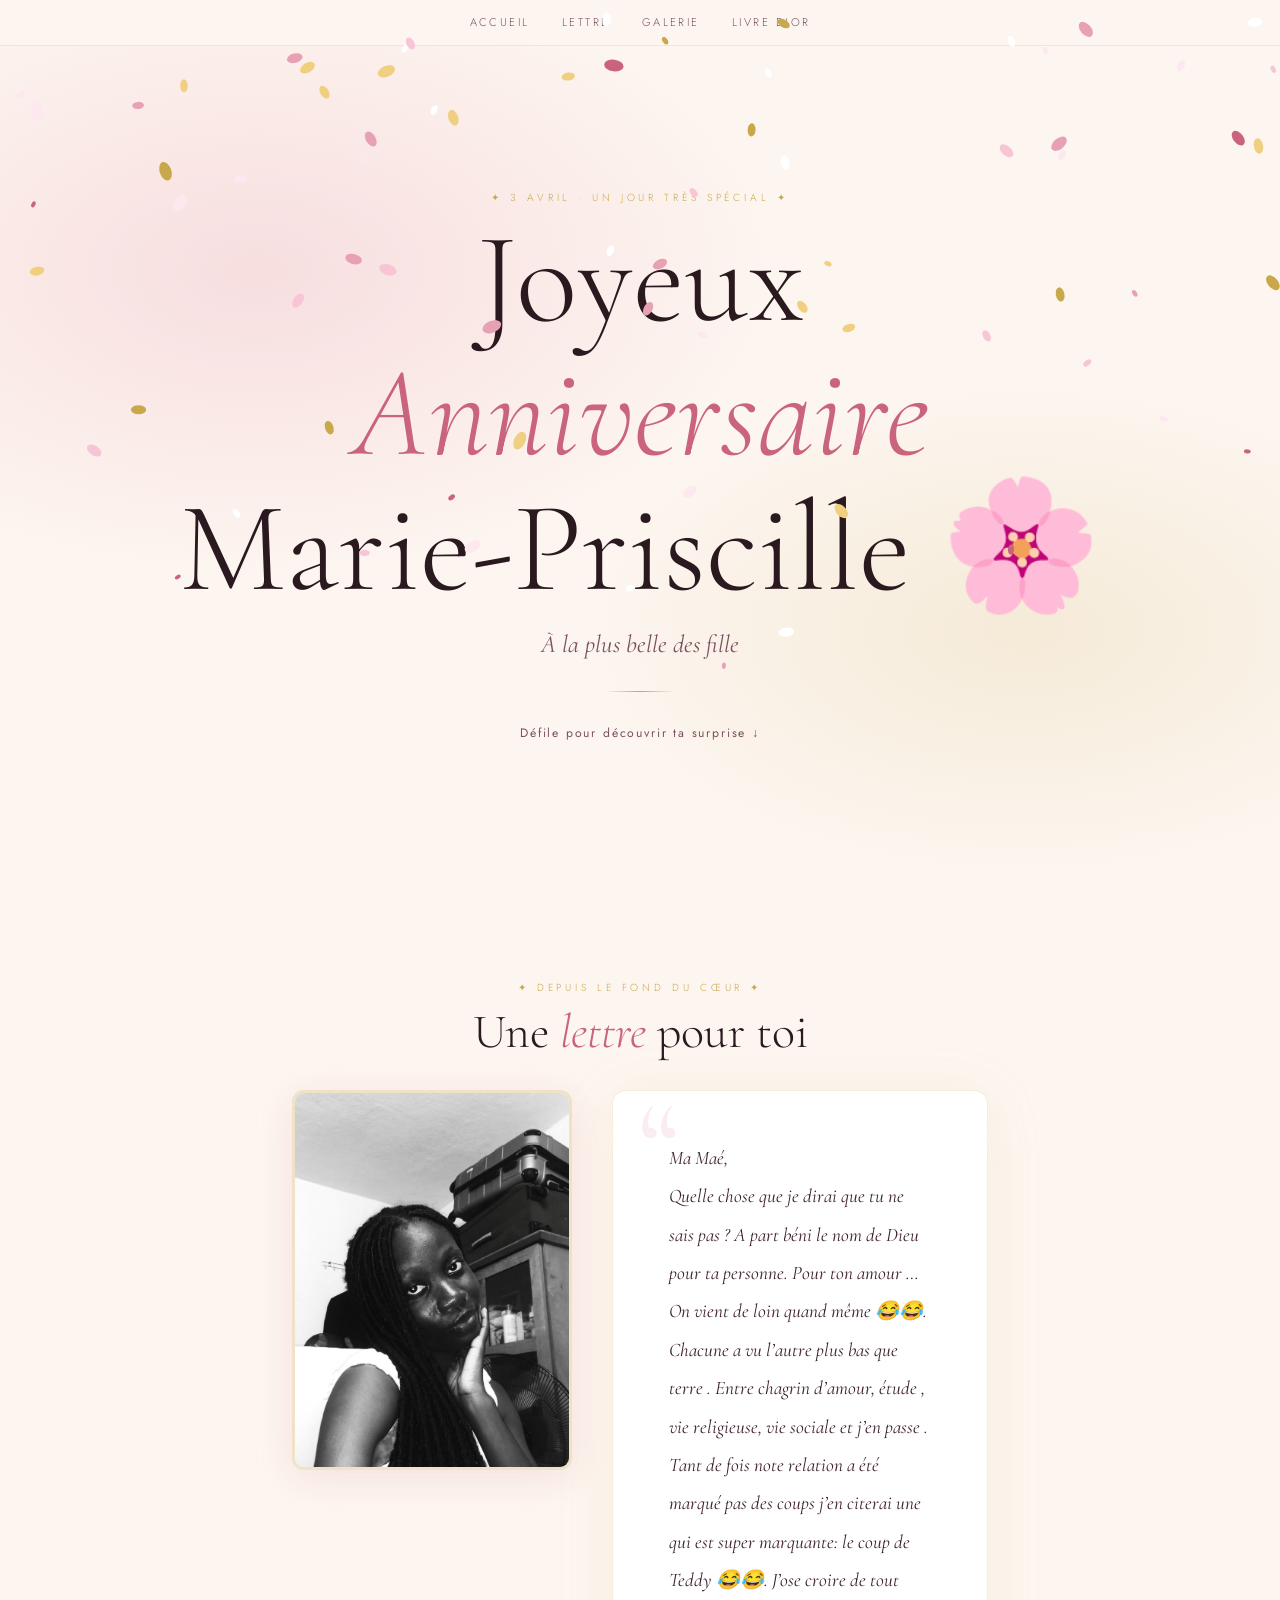
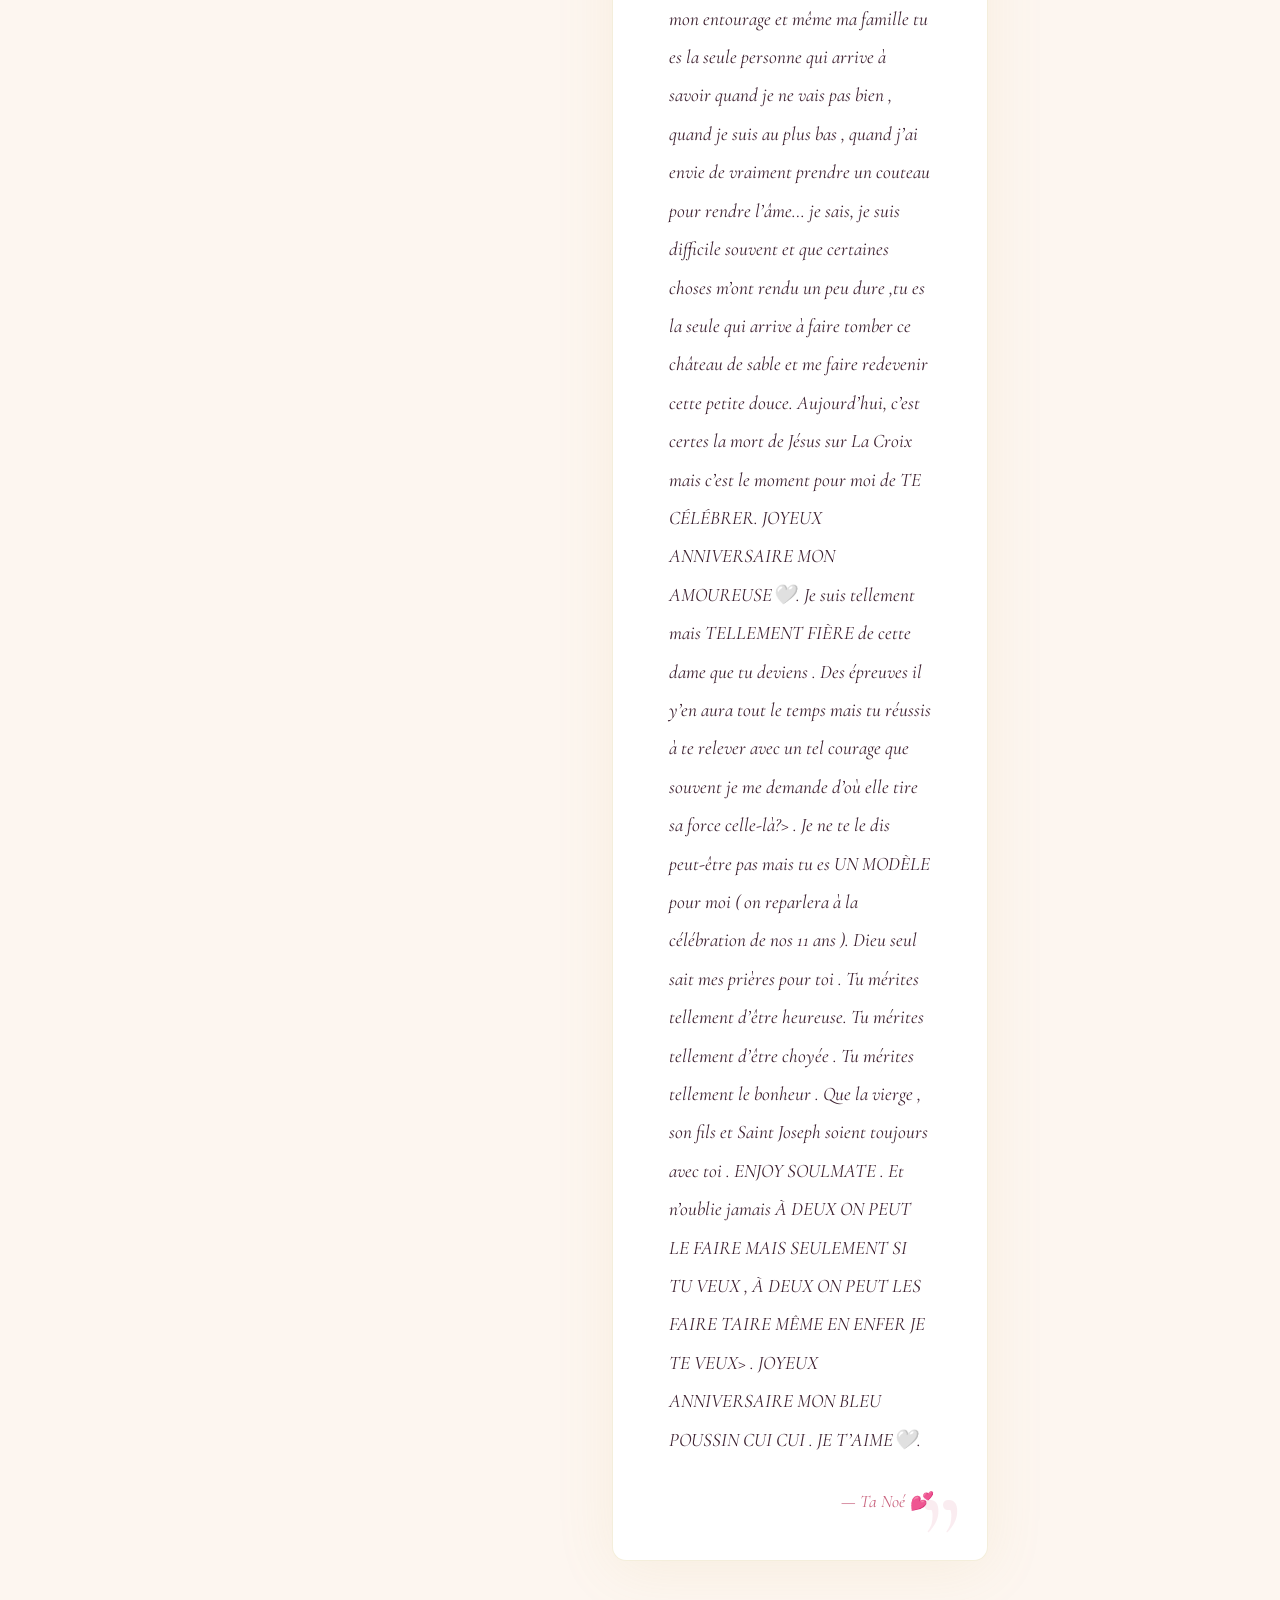
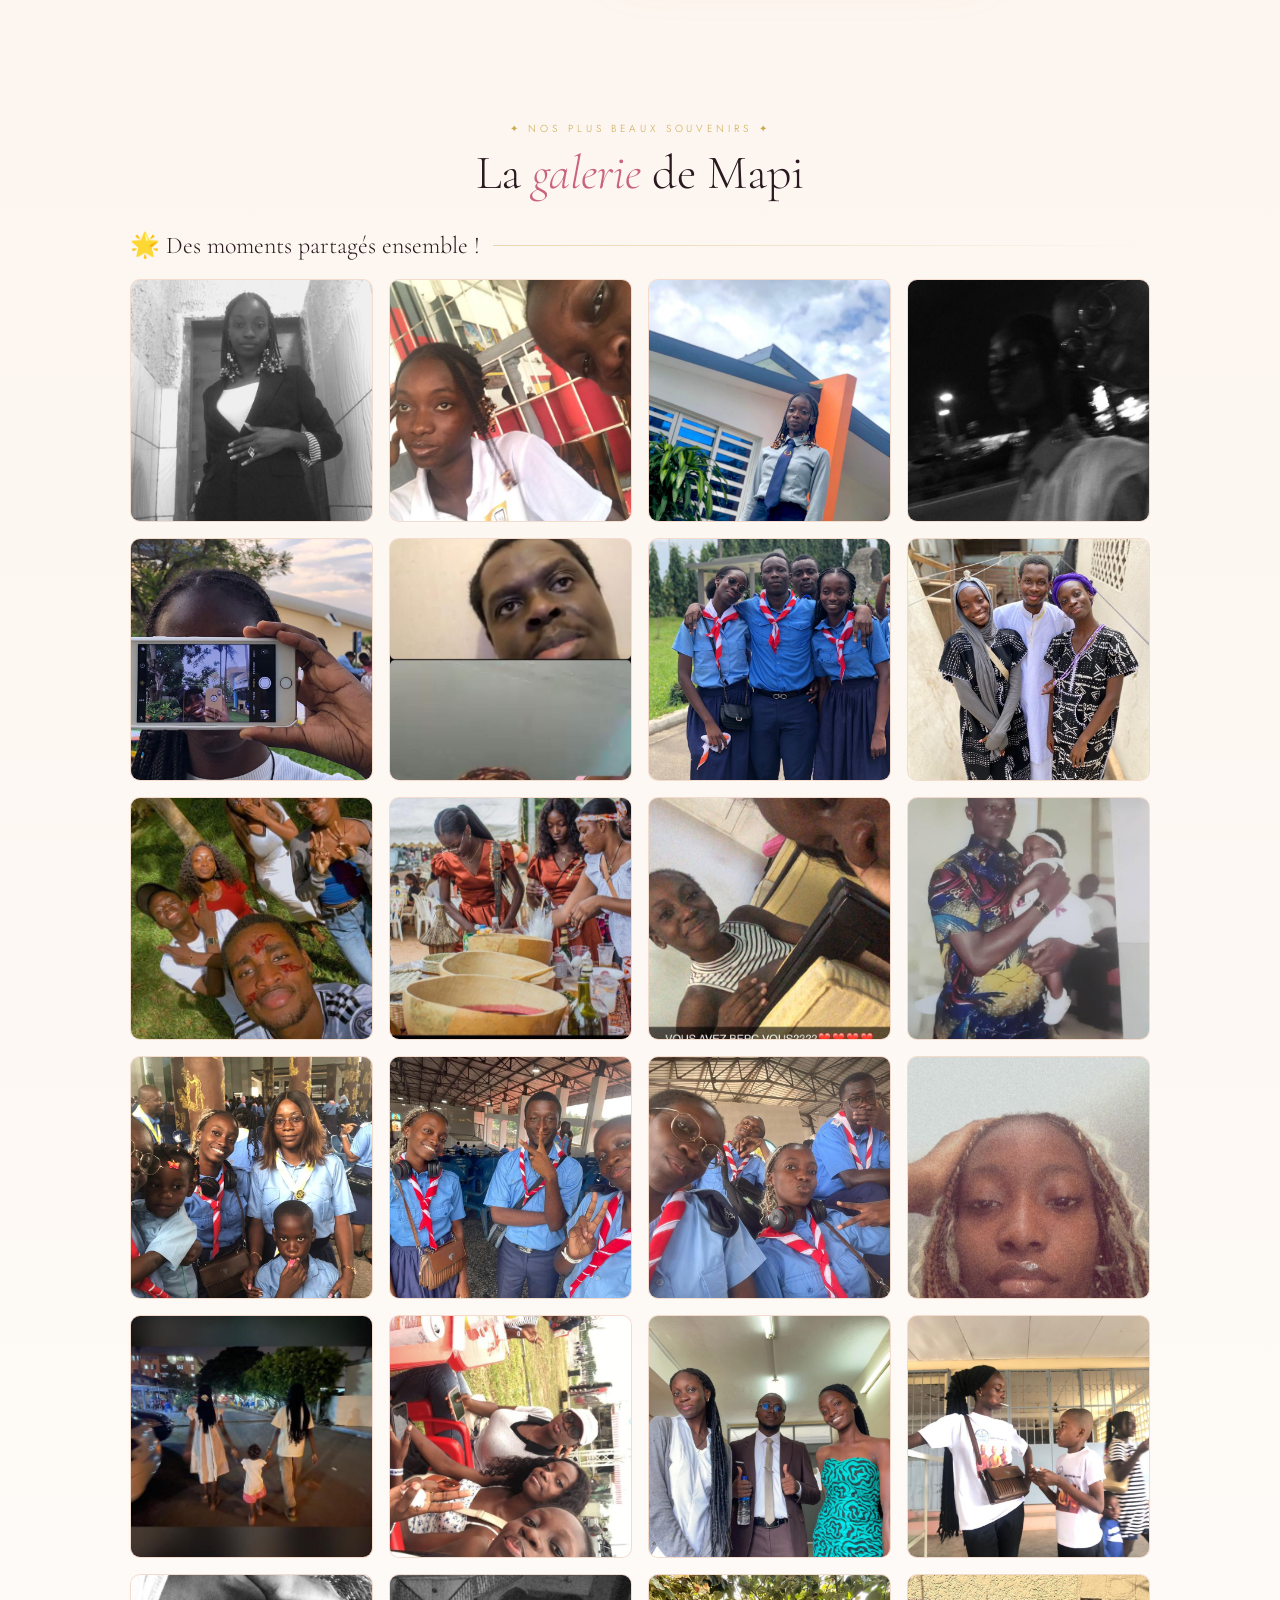
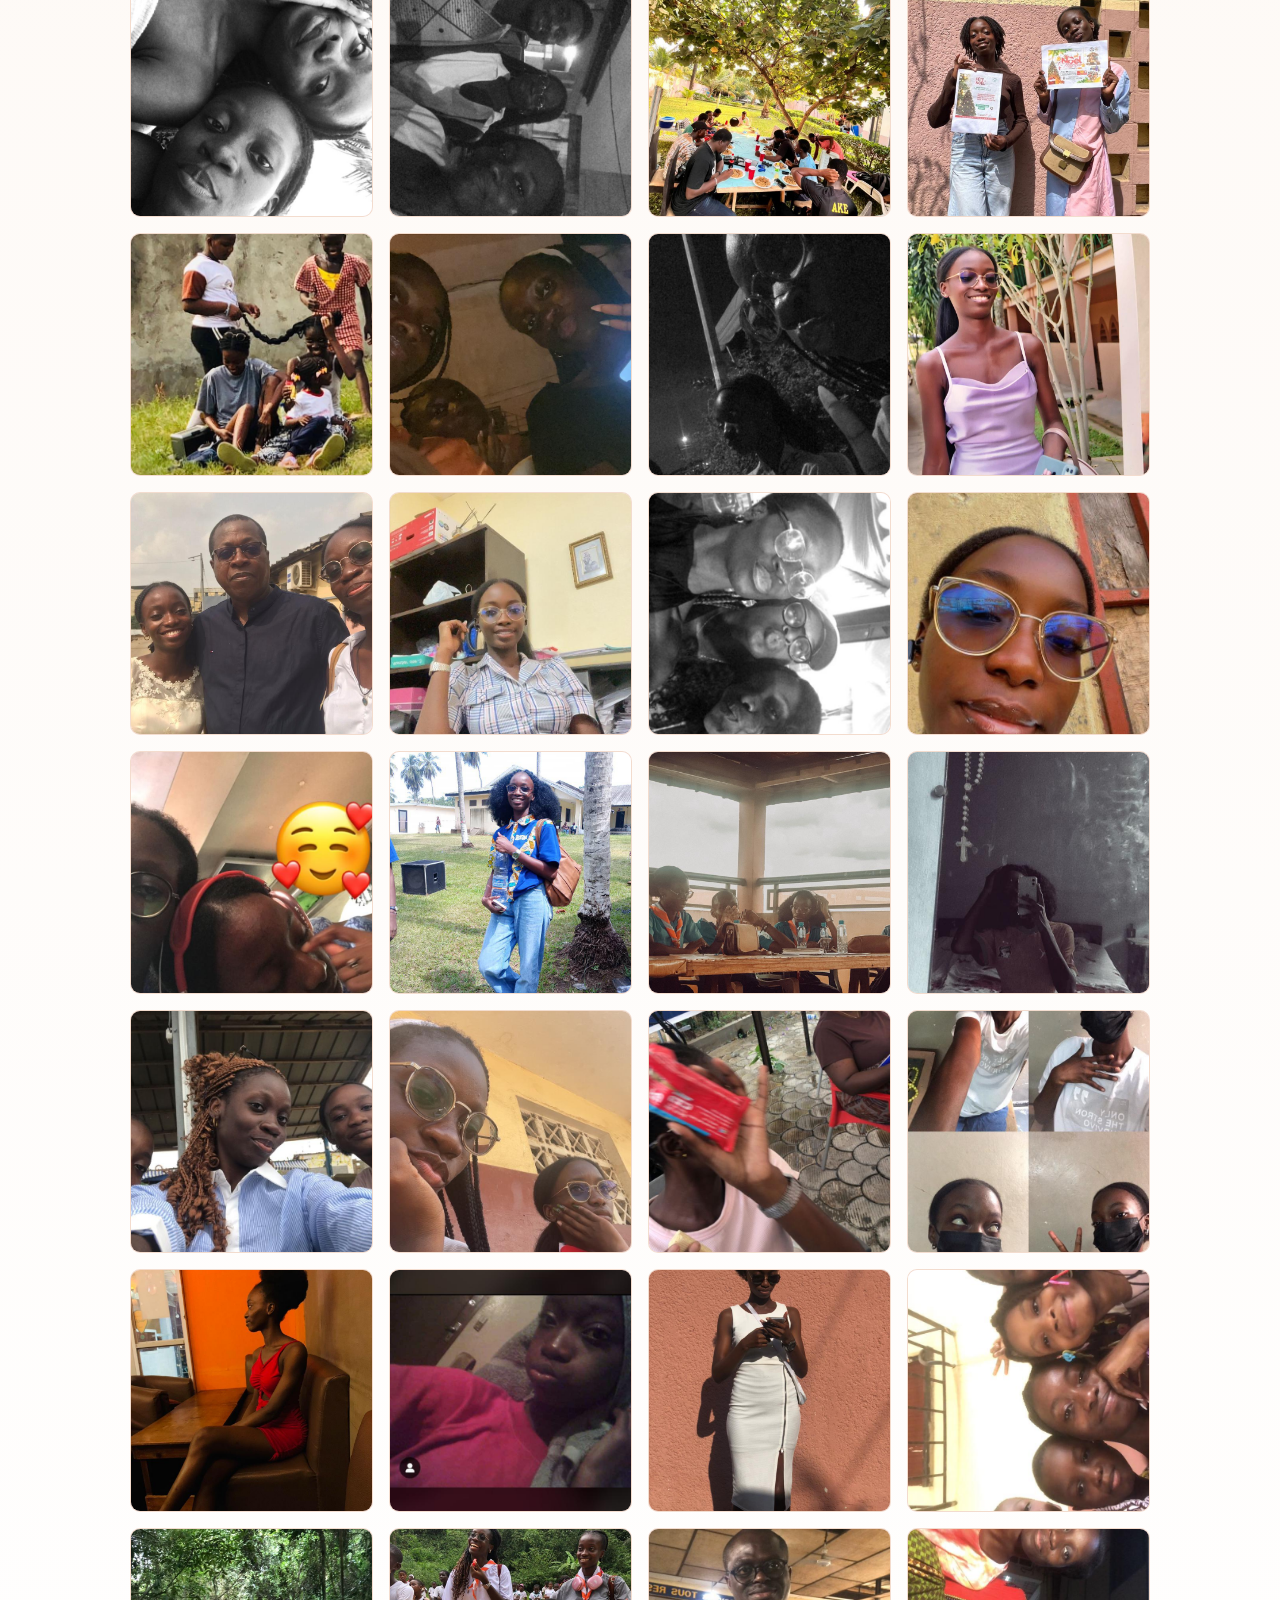
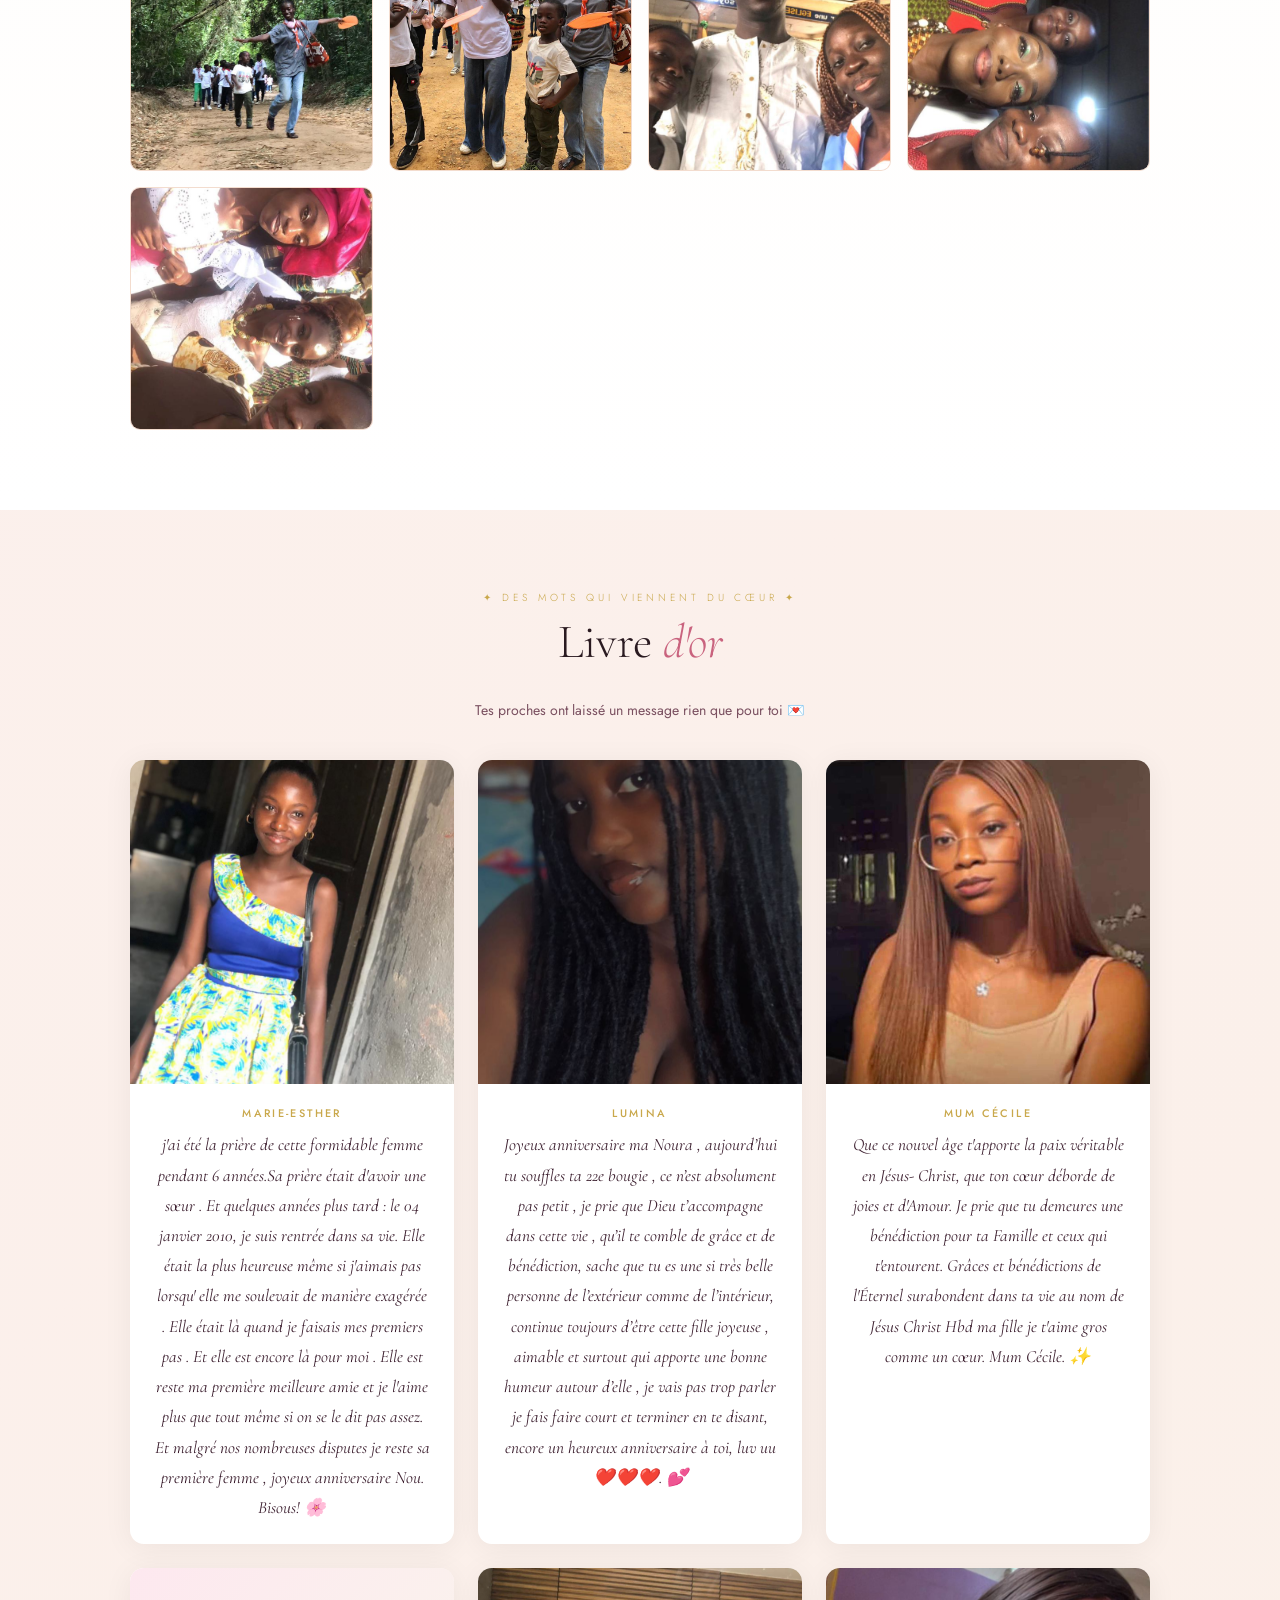
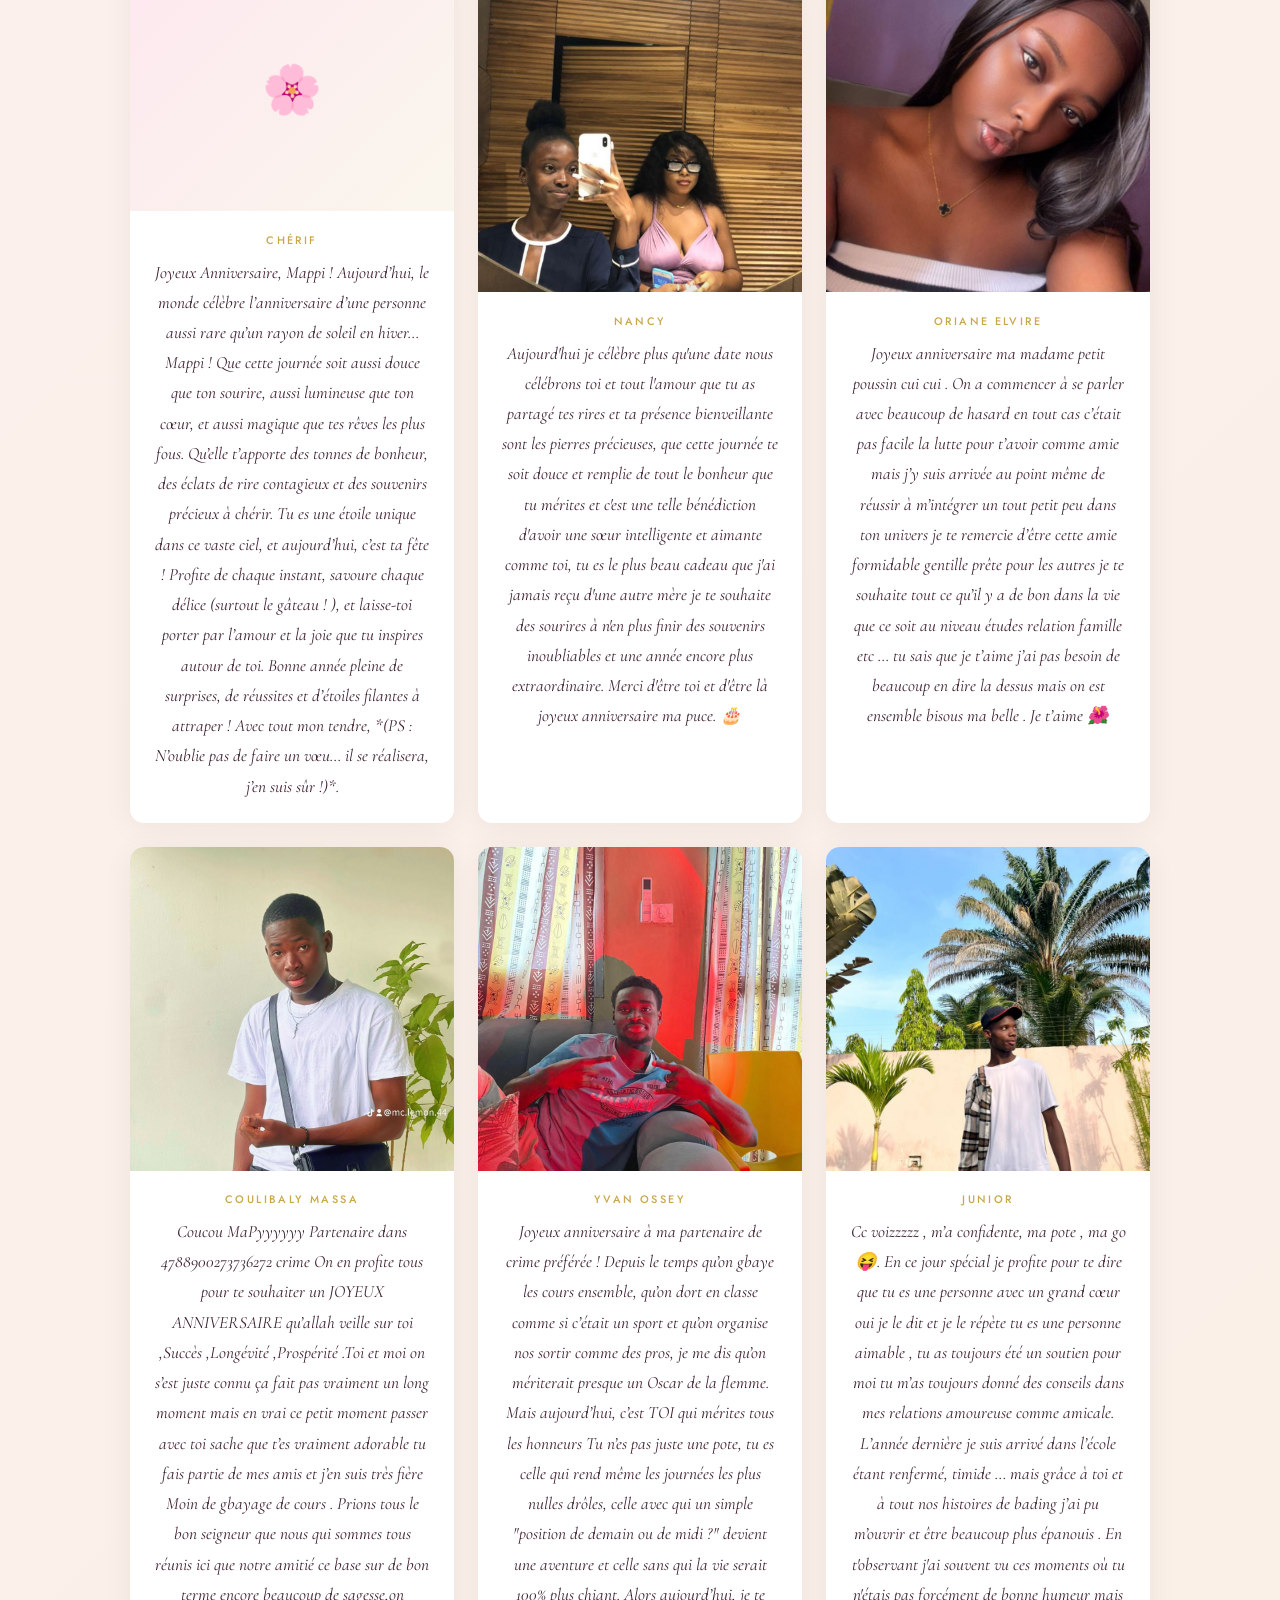
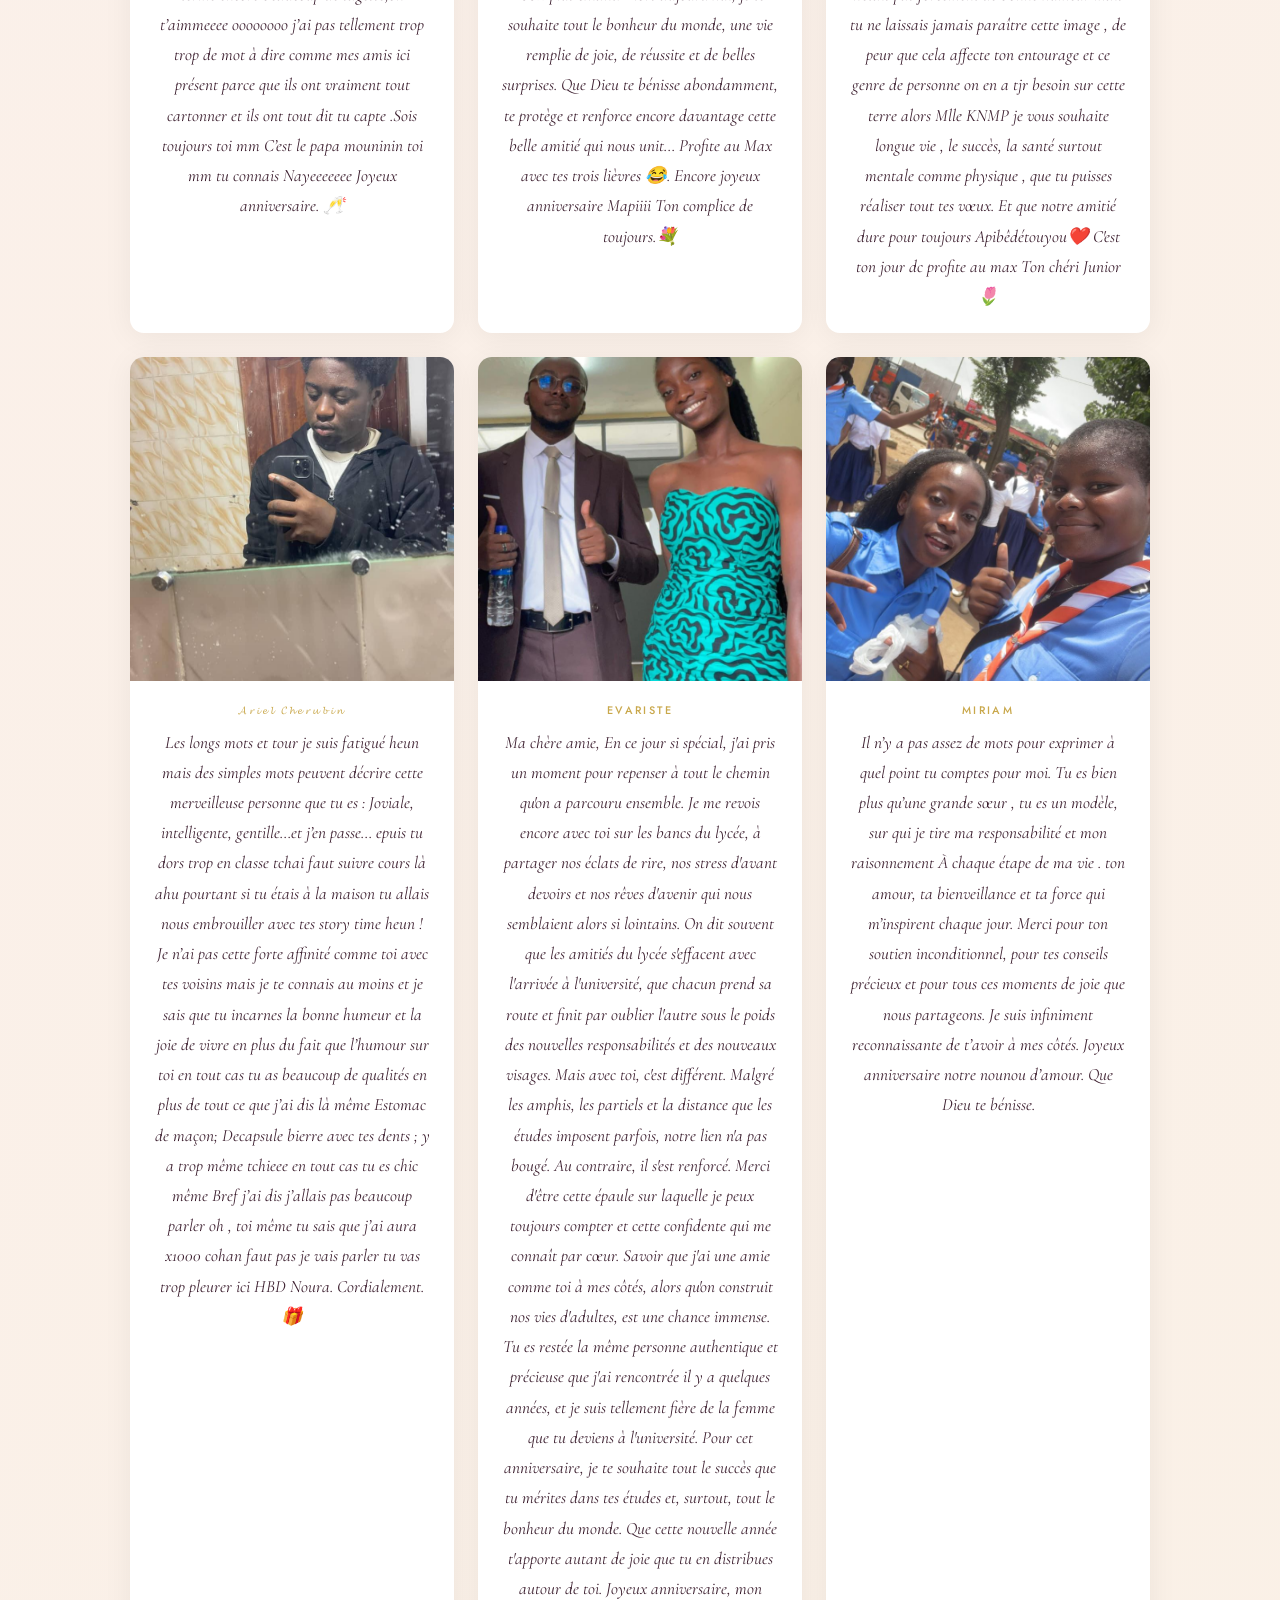
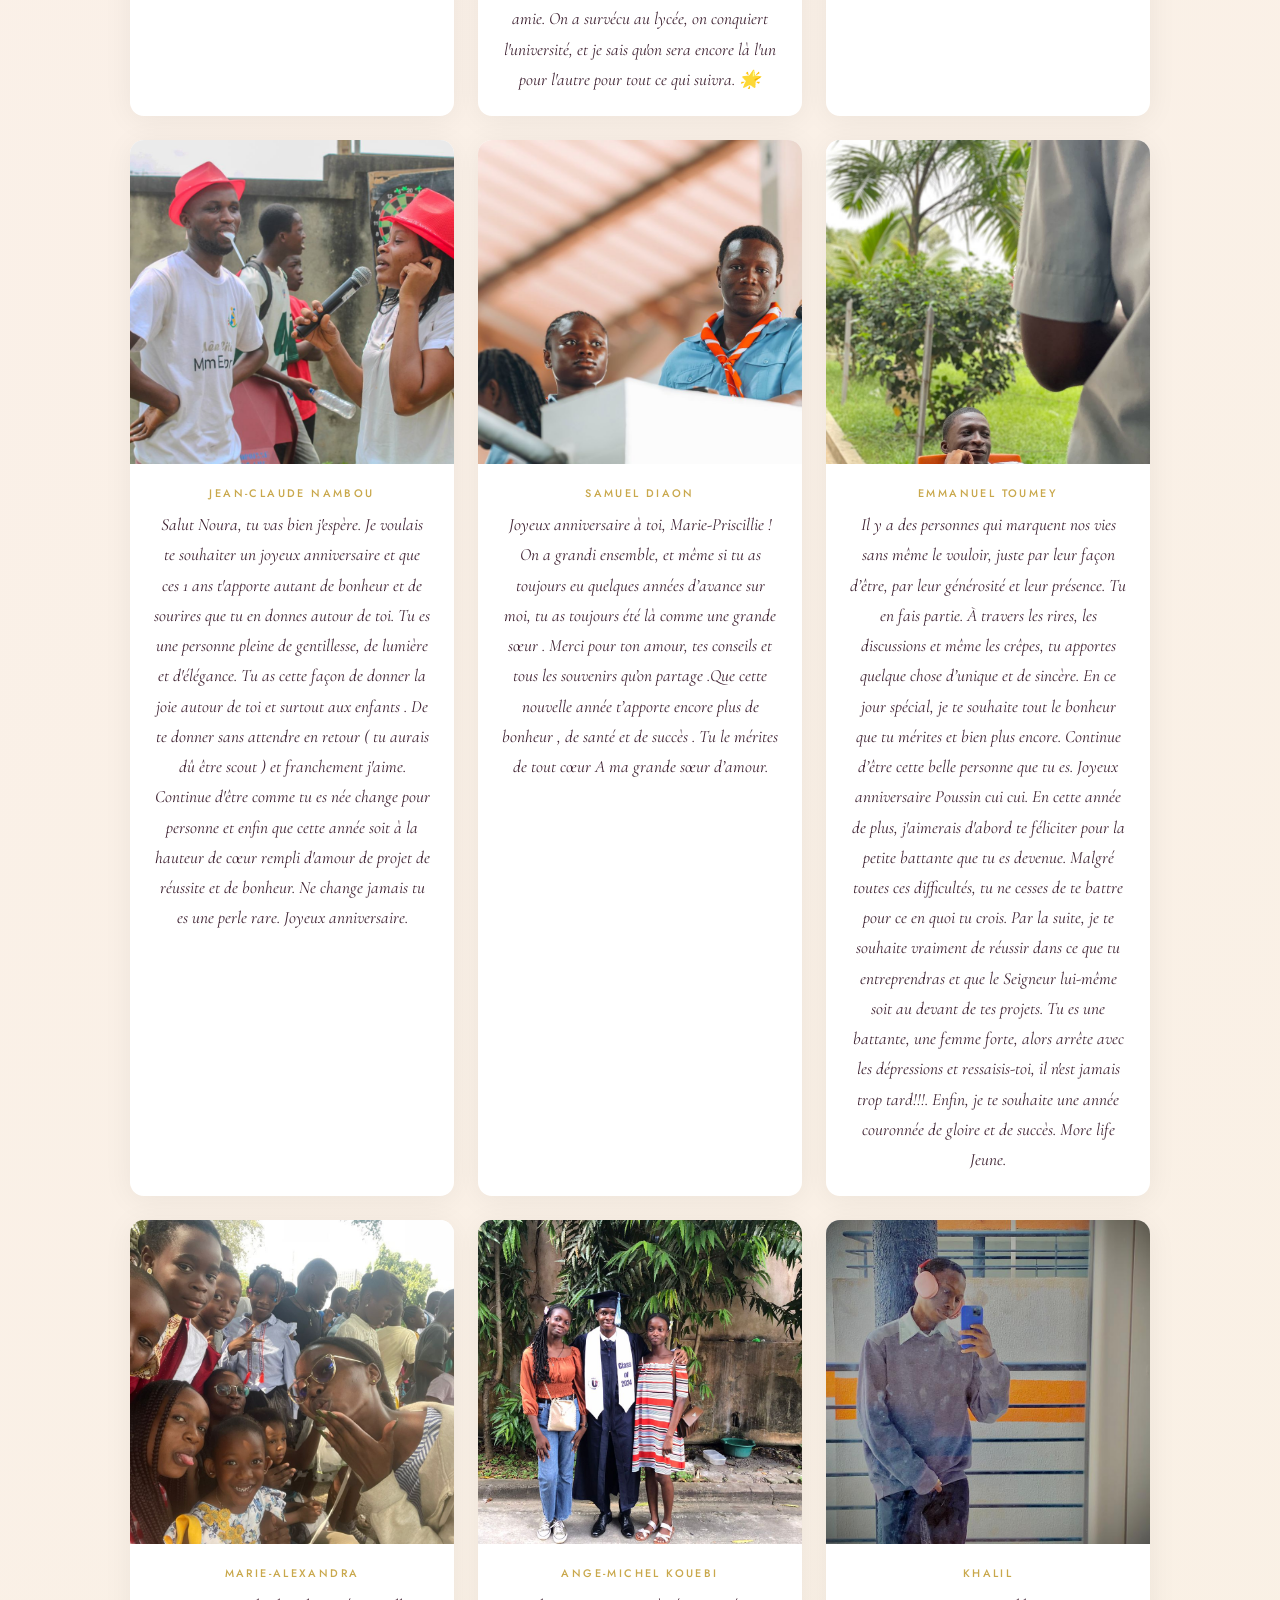
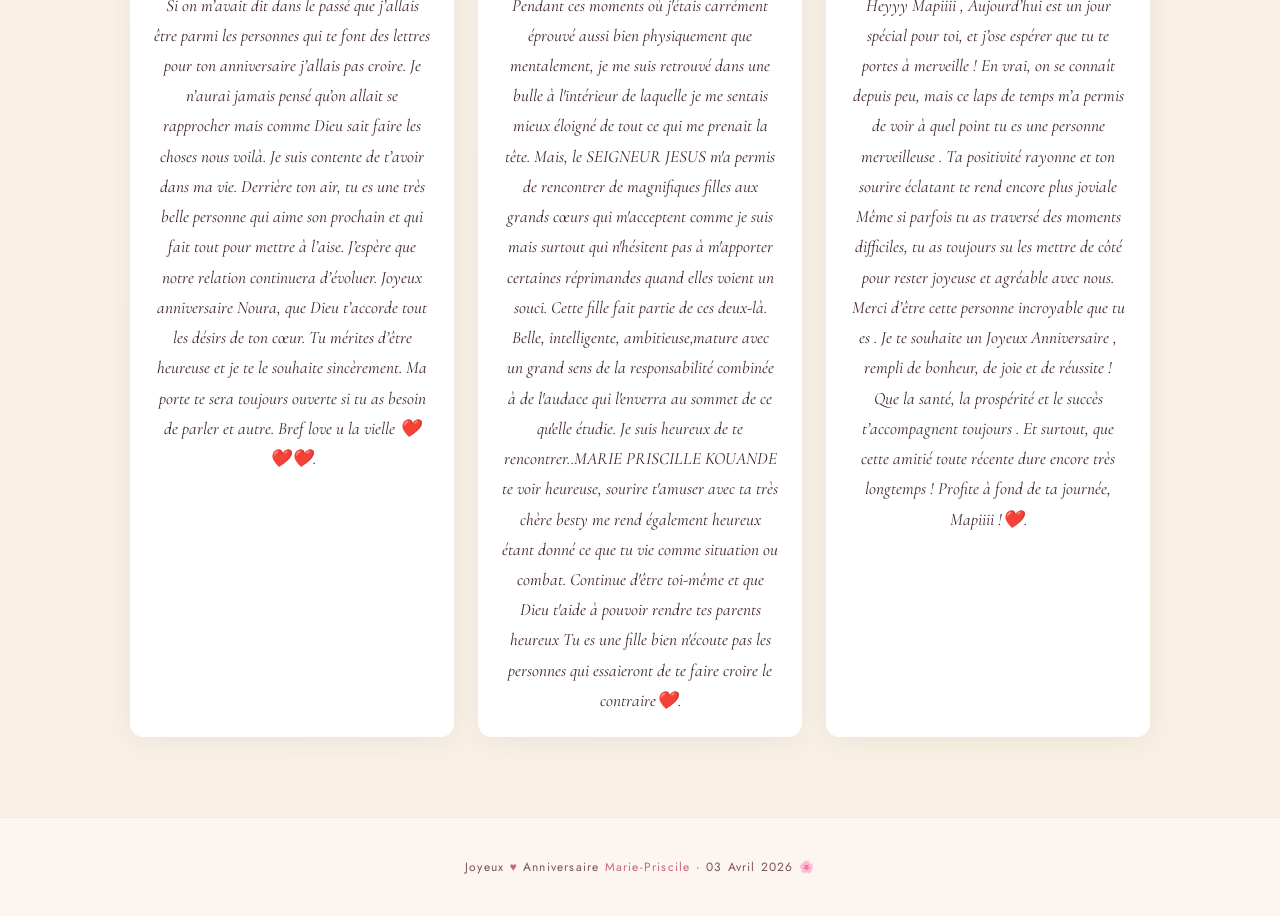
==== index.html @ 249d8fe9 "anniversaire mapi" ====
<!DOCTYPE html>
<html lang="fr">

<head>
  <meta charset="UTF-8">
  <meta name="viewport" content="width=device-width, initial-scale=1.0">
  <title>Joyeux Anniversaire Mapi 🌸</title>
  <link rel="stylesheet" href="style.css">
</head>

<body>

  <!-- section OVERLAY RÉVÉLATION  -->
  <canvas id="confetti-canvas"></canvas>
  <div id="reveal-overlay">
    <div class="reveal-msg" id="reveal-msg">🌸 Joyeux Anniversaire Mapi ! 🌸</div>
  </div>

  <!-- Pétales -->
  <div id="petals-container"></div>


  <nav>
    <a href="#hero">Accueil</a>
    <a href="#letter">Lettre</a>
    <a href="#gallery">Galerie</a>
    <a href="#guestbook">Livre d'or</a>
  </nav>

  <!-- section HERO -->
  <section id="hero">
    <div class="hero-bg"></div>
    <div class="hero-inner">
      <p class="eyebrow">✦ 3 Avril · Un jour très spécial ✦</p>
      <h1>Joyeux<br><em>Anniversaire</em><br>Marie-Priscille 🌸</h1>
      <p class="hero-sub">À la plus belle des fille</p>
      <div class="gold-line"></div>
      <p class="scroll-hint">Défile pour découvrir ta surprise ↓</p>
    </div>
  </section>

  <!-- Mes mots -->
  <section id="letter" class="sec-wrap">
    <p class="eyebrow reveal">✦ Depuis le fond du cœur ✦</p>
    <h2 class="section-title reveal">Une <em>lettre</em> pour toi</h2>

    <div class="letter-with-photo reveal">


      <div class="letter-photo-wrap">
        <img src="images/Karel.jpeg" alt="Marie-Karel" class="letter-photo">
      </div>

      <div class="letter-card">
        <p class="letter-body">
          Ma Maé,<br>
          Quelle chose que je dirai que tu ne sais pas ? A part béni le nom de Dieu pour ta personne. Pour ton amour …
          On vient de loin quand même 😂😂. Chacune a vu l’autre plus bas que terre . Entre chagrin d’amour, étude , vie
          religieuse, vie sociale et j’en passe . Tant de fois note relation a été marqué pas des coups j’en citerai une
          qui est super marquante: le coup de Teddy 😂😂.
          J’ose croire de tout mon entourage et même ma famille tu es la seule personne qui arrive à savoir quand je ne
          vais pas bien , quand je suis au plus bas , quand j’ai envie de vraiment prendre un couteau pour rendre l’âme…
          je sais, je suis difficile souvent et que certaines choses m’ont rendu un peu dure ,tu es la seule qui arrive
          à
          faire tomber ce château de sable et me faire redevenir cette petite douce.
          Aujourd’hui, c’est certes la mort de Jésus sur La Croix mais c’est le moment pour moi de TE CÉLÉBRER.
          JOYEUX ANNIVERSAIRE MON AMOUREUSE🤍.
          Je suis tellement mais TELLEMENT FIÈRE de cette dame que tu deviens . Des épreuves il y’en aura tout le temps
          mais tu réussis à te relever avec un tel courage que souvent je me demande d’où elle tire sa force celle-là?>
          .
          Je ne te le dis peut-être pas mais tu es UN MODÈLE pour moi ( on reparlera à la célébration de nos 11 ans ).
          Dieu seul sait mes prières pour toi .
          Tu mérites tellement d’être heureuse.
          Tu mérites tellement d’être choyée .
          Tu mérites tellement le bonheur .
          Que la vierge , son fils et Saint Joseph soient toujours avec toi .
          ENJOY SOULMATE . Et n’oublie jamais À DEUX ON PEUT LE FAIRE MAIS SEULEMENT SI TU VEUX , À DEUX ON PEUT LES
          FAIRE TAIRE MÊME EN ENFER JE TE VEUX> .
          JOYEUX ANNIVERSAIRE MON BLEU POUSSIN CUI CUI .
          JE T’AIME🤍.
        </p>
        <p class="letter-sig">— Ta Noé 💕</p>
      </div>
    </div>
  </section>

  <!-- section GALERIE -->
  <section id="gallery" class="sec-wrap">
    <p class="eyebrow reveal">✦ Nos plus beaux souvenirs ✦</p>
    <h2 class="section-title reveal">La <em>galerie</em> de Mapi</h2>

    <div class="gallery-sections">

      <!-- ── SECTION 1 : Souvenirs & sorties ── -->
      
      <div class="gallery-section reveal">
        <h3 class="gallery-section-title">🌟 Des moments partagés ensemble !</h3>
        <div class="gallery-grid" id="grid-sorties">

          <div class="gallery-item" onclick="openLB(this.querySelector('img').src)">
            <img src="images/photo1.jpeg" alt="Souvenir 1" loading="lazy">
          </div>

          <div class="gallery-item" onclick="openLB(this.querySelector('img').src)">
            <img src="images/photo2.jpeg" alt="Souvenir 2" loading="lazy">
          </div>

          <div class="gallery-item" onclick="openLB(this.querySelector('img').src)">
            <img src="images/photo3.jpeg" alt="Souvenir 3" loading="lazy">
          </div>

          <div class="gallery-item" onclick="openLB(this.querySelector('img').src)">
            <img src="images/photo4.jpeg" alt="Souvenir 4" loading="lazy">
          </div>

          <div class="gallery-item" onclick="openLB(this.querySelector('img').src)">
            <img src="images/photo5.jpeg" alt="Souvenir 5" loading="lazy">
          </div>

          <div class="gallery-item" onclick="openLB(this.querySelector('img').src)">
            <img src="images/photo6.jpeg" alt="Souvenir 6" loading="lazy">
          </div>

          <div class="gallery-item" onclick="openLB(this.querySelector('img').src)">
            <img src="images/photo7.jpeg" alt="Souvenir 7" loading="lazy">
          </div>

          <div class="gallery-item" onclick="openLB(this.querySelector('img').src)">
            <img src="images/photo8.jpeg" alt="Souvenir 8" loading="lazy">
          </div>

          <div class="gallery-item" onclick="openLB(this.querySelector('img').src)">
            <img src="images/photo9.jpeg" alt="Souvenir 9" loading="lazy">
          </div>

          <div class="gallery-item" onclick="openLB(this.querySelector('img').src)">
            <img src="images/photo10.jpeg" alt="Souvenir 10" loading="lazy">
          </div>

          <div class="gallery-item" onclick="openLB(this.querySelector('img').src)">
            <img src="images/photo11.jpeg" alt="Souvenir 11" loading="lazy">
          </div>

          <div class="gallery-item" onclick="openLB(this.querySelector('img').src)">
            <img src="images/photo12.jpeg" alt="Souvenir 12" loading="lazy">
          </div>

          <div class="gallery-item" onclick="openLB(this.querySelector('img').src)">
            <img src="images/photo13.jpeg" alt="Souvenir 13" loading="lazy">
          </div>

          <div class="gallery-item" onclick="openLB(this.querySelector('img').src)">
            <img src="images/photo14.jpeg" alt="Souvenir 14" loading="lazy">
          </div>

          <div class="gallery-item" onclick="openLB(this.querySelector('img').src)">
            <img src="images/photo15.jpeg" alt="Souvenir 15" loading="lazy">
          </div>

          <div class="gallery-item" onclick="openLB(this.querySelector('img').src)">
            <img src="images/photo16.jpeg" alt="Souvenir 16" loading="lazy">
          </div>

          <div class="gallery-item" onclick="openLB(this.querySelector('img').src)">
            <img src="images/photo17.jpeg" alt="Souvenir 17" loading="lazy">
          </div>
          
          <div class="gallery-item" onclick="openLB(this.querySelector('img').src)">
            <img src="images/photo18.jpeg" alt="Souvenir 18" loading="lazy">
          </div>

          <div class="gallery-item" onclick="openLB(this.querySelector('img').src)">
            <img src="images/photo19.jpeg" alt="Souvenir 19" loading="lazy">
          </div>

          <div class="gallery-item" onclick="openLB(this.querySelector('img').src)">
            <img src="images/photo20.jpeg" alt="Souvenir 20" loading="lazy">
          </div>

          <div class="gallery-item" onclick="openLB(this.querySelector('img').src)">
            <img src="images/photo21.jpeg" alt="Souvenir 21" loading="lazy">
          </div>

          <div class="gallery-item" onclick="openLB(this.querySelector('img').src)">
            <img src="images/photo22.jpeg" alt="Souvenir 22" loading="lazy">
          </div>

          <div class="gallery-item" onclick="openLB(this.querySelector('img').src)">
            <img src="images/photo23.jpeg" alt="Souvenir 23" loading="lazy">
          </div>

          <div class="gallery-item" onclick="openLB(this.querySelector('img').src)">
            <img src="images/photo24.jpeg" alt="Souvenir 24" loading="lazy">
          </div>

          <div class="gallery-item" onclick="openLB(this.querySelector('img').src)">
            <img src="images/photo25.jpeg" alt="Souvenir 25" loading="lazy">
          </div>

          <div class="gallery-item" onclick="openLB(this.querySelector('img').src)">
            <img src="images/photo26.jpeg" alt="Souvenir 26" loading="lazy">
          </div>

          <div class="gallery-item" onclick="openLB(this.querySelector('img').src)">
            <img src="images/photo27.jpeg" alt="Souvenir 27" loading="lazy">
          </div>

          <div class="gallery-item" onclick="openLB(this.querySelector('img').src)">
            <img src="images/photo28.jpeg" alt="Souvenir 28" loading="lazy">
          </div>

          <div class="gallery-item" onclick="openLB(this.querySelector('img').src)">
            <img src="images/photo29.jpeg" alt="Souvenir 29" loading="lazy">
          </div>

          <div class="gallery-item" onclick="openLB(this.querySelector('img').src)">
            <img src="images/photo30.jpeg" alt="Souvenir 30" loading="lazy">
          </div>

          <div class="gallery-item" onclick="openLB(this.querySelector('img').src)">
            <img src="images/photo31.jpeg" alt="Souvenir 31" loading="lazy">
          </div>

          <div class="gallery-item" onclick="openLB(this.querySelector('img').src)">
            <img src="images/photo32.jpeg" alt="Souvenir 32" loading="lazy">
          </div>

          <div class="gallery-item" onclick="openLB(this.querySelector('img').src)">
            <img src="images/photo33.jpeg" alt="Souvenir 33" loading="lazy">
          </div>

          <div class="gallery-item" onclick="openLB(this.querySelector('img').src)">
            <img src="images/photo34.jpeg" alt="Souvenir 34" loading="lazy">
          </div>

          <div class="gallery-item" onclick="openLB(this.querySelector('img').src)">
            <img src="images/photo35.jpeg" alt="Souvenir 35" loading="lazy">
          </div>

          <div class="gallery-item" onclick="openLB(this.querySelector('img').src)">
            <img src="images/photo36.jpeg" alt="Souvenir 36" loading="lazy">
          </div>

          <div class="gallery-item" onclick="openLB(this.querySelector('img').src)">
            <img src="images/photo37.jpeg" alt="Souvenir 37" loading="lazy">
          </div>

          <div class="gallery-item" onclick="openLB(this.querySelector('img').src)">
            <img src="images/photo38.jpeg" alt="Souvenir 38" loading="lazy">
          </div>

          <div class="gallery-item" onclick="openLB(this.querySelector('img').src)">
            <img src="images/photo39.jpeg" alt="Souvenir 39" loading="lazy">
          </div>

          <div class="gallery-item" onclick="openLB(this.querySelector('img').src)">
            <img src="images/photo40.jpeg" alt="Souvenir 40" loading="lazy">
          </div>

          <div class="gallery-item" onclick="openLB(this.querySelector('img').src)">
            <img src="images/photo41.jpeg" alt="Souvenir 41" loading="lazy">
          </div>

          <div class="gallery-item" onclick="openLB(this.querySelector('img').src)">
            <img src="images/photo42.jpeg" alt="Souvenir 42" loading="lazy">
          </div>

          <div class="gallery-item" onclick="openLB(this.querySelector('img').src)">
            <img src="images/photo43.jpeg" alt="Souvenir 43" loading="lazy">
          </div>

          <div class="gallery-item" onclick="openLB(this.querySelector('img').src)">
            <img src="images/photo44.jpeg" alt="Souvenir 44" loading="lazy">
          </div>

          <div class="gallery-item" onclick="openLB(this.querySelector('img').src)">
            <img src="images/photo45.jpeg" alt="Souvenir 45" loading="lazy">
          </div>

          <div class="gallery-item" onclick="openLB(this.querySelector('img').src)">
            <img src="images/photo46.jpeg" alt="Souvenir 46" loading="lazy">
          </div>

          <div class="gallery-item" onclick="openLB(this.querySelector('img').src)">
            <img src="images/photo47.jpeg" alt="Souvenir 47" loading="lazy">
          </div>

          <div class="gallery-item" onclick="openLB(this.querySelector('img').src)">
            <img src="images/photo48.jpeg" alt="Souvenir 48" loading="lazy">
          </div>

          <div class="gallery-item" onclick="openLB(this.querySelector('img').src)">
            <img src="images/photo49.jpeg" alt="Souvenir 49" loading="lazy">
          </div>





        </div>
      </div>

      <!-- SECTION 2 : Moments fous -->
      
      

    </div>
  </section>

  <!-- LIGHTBOX -->
  <div class="lightbox" id="lightbox">
    <span class="lb-close" onclick="closeLB()">✕</span>
    <img id="lb-img" src="" alt="">
  </div>

  <!-- Section messages des proches -->

  <section id="guestbook" class="sec-wrap">
    <p class="eyebrow reveal">✦ Des mots qui viennent du cœur ✦</p>
    <h2 class="section-title reveal">Livre <em>d'or</em></h2>
    <p class="reveal" style="color:var(--text-light);font-size:.88rem;margin-bottom:2.5rem;">
      Tes proches ont laissé un message rien que pour toi 💌
    </p>

    <div class="gb-grid">


      <div class="gb-card">
        <img class="gb-photo" src="images/Photo_marie_esther.jpeg" alt="Proche 1">
        <div class="gb-body">
          <div class="gb-name">Marie-Esther</div>
          <div class="gb-msg">j'ai été la prière de cette formidable femme pendant 6 années.Sa prière était d'avoir une
            sœur .
            Et quelques années plus tard : le 04 janvier 2010, je suis rentrée dans sa vie.
            Elle était la plus heureuse même si j'aimais pas lorsqu' elle me soulevait de manière exagérée .
            Elle était là quand je faisais mes premiers pas . Et elle est encore là pour moi .
            Elle est reste ma première meilleure amie et je l'aime plus que tout même si on se le dit pas assez.
            Et malgré nos nombreuses disputes je reste sa première femme , joyeux anniversaire Nou.
            Bisous! 🌸
          </div>
        </div>
      </div>


      <div class="gb-card">
        <img class="gb-photo" src="images/photo_lumina.jpeg" alt="Proche 2">
        <div class="gb-body">
          <div class="gb-name">Lumina</div>
          <div class="gb-msg">Joyeux anniversaire ma Noura , aujourd’hui tu souffles ta 22e bougie ,
            ce n’est absolument pas petit , je prie que Dieu t’accompagne dans cette vie ,
            qu’il te comble de grâce et de bénédiction, sache que tu es une si très belle personne de l’extérieur comme
            de l’intérieur,
            continue toujours d’être cette fille joyeuse , aimable et surtout qui apporte une bonne humeur autour d’elle
            ,
            je vais pas trop parler je fais faire court et terminer en te disant, encore un heureux anniversaire à toi,
            luv uu❤️❤️❤️. 💕</div>
        </div>
      </div>


      <div class="gb-card">
        <img class="gb-photo" src="images/mum_cécile.jpeg" alt="Proche 3">
        <div class="gb-body">
          <div class="gb-name">Mum Cécile</div>
          <div class="gb-msg">Que ce nouvel âge t'apporte la paix véritable en Jésus- Christ, que ton cœur déborde de
            joies et d'Amour.
            Je prie que tu demeures une bénédiction pour ta Famille et ceux qui t'entourent.
            Grâces et bénédictions de l'Éternel surabondent dans ta vie au nom de Jésus Christ
            Hbd ma fille je t'aime gros comme un cœur.
            Mum Cécile. ✨</div>
        </div>
      </div>



      <div class="gb-card">
        <div class="gb-photo-placeholder">🌸</div>
        <div class="gb-body">
          <div class="gb-name">Chérif</div>
          <div class="gb-msg">Joyeux Anniversaire, Mappi !
            Aujourd’hui, le monde célèbre l’anniversaire d’une personne aussi rare qu’un rayon de soleil en hiver...
            Mappi !
            Que cette journée soit aussi douce que ton sourire, aussi lumineuse que ton cœur, et aussi magique que tes
            rêves les plus fous. Qu’elle t’apporte des tonnes de bonheur, des éclats de rire contagieux et des souvenirs
            précieux à chérir.
            Tu es une étoile unique dans ce vaste ciel, et aujourd’hui, c’est ta fête ! Profite de chaque instant,
            savoure chaque délice (surtout le gâteau ! ), et laisse-toi porter par l’amour et la joie que tu inspires
            autour de toi. Bonne année pleine de surprises, de réussites et d’étoiles filantes à attraper !
            Avec tout mon tendre,
            *(PS : N’oublie pas de faire un vœu... il se réalisera, j’en suis sûr !)*.
          </div>
        </div>
      </div>


      <div class="gb-card">
        <img class="gb-photo" src="images/nancy.jpeg" alt="Proche 4">
        <div class="gb-body">
          <div class="gb-name">Nancy</div>
          <div class="gb-msg">Aujourd'hui je célèbre plus qu'une date nous célébrons toi et tout l'amour que tu as
            partagé tes rires et ta présence bienveillante sont les pierres précieuses,
            que cette journée te soit douce et remplie de tout le bonheur que tu mérites
            et c'est une telle bénédiction d'avoir une sœur intelligente et aimante comme toi, tu es le plus beau cadeau
            que
            j'ai jamais reçu d'une autre mère je te souhaite des sourires à n'en plus finir des souvenirs inoubliables
            et une année encore plus extraordinaire.
            Merci d'être toi et d'être là joyeux anniversaire ma puce. 🎂</div>
        </div>
      </div>


      <div class="gb-card">
        <img class="gb-photo" src="images/oriane.jpeg" alt="Proche 5">
        <div class="gb-body">
          <div class="gb-name">Oriane Elvire</div>
          <div class="gb-msg">Joyeux anniversaire ma madame petit poussin cui cui .
            On a commencer à se parler avec beaucoup de hasard en tout cas c’était pas facile la lutte pour t’avoir
            comme amie mais j’y suis arrivée au point même de réussir à m’intégrer un tout petit peu dans ton univers
            je te remercie d’être cette amie formidable gentille prête pour les autres
            je te souhaite tout ce qu’il y a de bon dans la vie que ce soit au niveau études relation famille etc ...
            tu sais que je t’aime j’ai pas besoin de beaucoup en dire la dessus mais on est ensemble bisous ma belle .
            Je t’aime 🌺
          </div>
        </div>
      </div>


      <div class="gb-card">
        <img class="gb-photo" src="images/massa.jpeg" alt="Proche 6">
        <div class="gb-body">
          <div class="gb-name">Coulibaly Massa</div>
          <div class="gb-msg">Coucou MaPyyyyyy
            Partenaire dans 4788900273736272 crime
            On en profite tous pour te souhaiter un JOYEUX ANNIVERSAIRE qu’allah veille sur toi ,Succès ,Longévité
            ,Prospérité .Toi et moi on s’est juste connu ça fait pas vraiment un long moment mais en vrai ce petit
            moment passer avec toi sache que t’es vraiment adorable tu fais partie de mes amis et j’en suis très fière
            Moin de gbayage de cours .
            Prions tous le bon seigneur que nous qui sommes tous réunis ici que notre amitié ce base sur de bon terme
            encore beaucoup de sagesse,on t’aimmeeee oooooooo j’ai pas tellement trop trop de mot à dire comme mes amis
            ici présent parce que ils ont vraiment tout cartonner et ils ont tout dit tu capte .Sois toujours toi mm
            C’est le papa mouninin toi mm tu connais
            Nayeeeeeee
            Joyeux anniversaire. 🥂
          </div>
        </div>
      </div>


      <div class="gb-card">
        <img class="gb-photo" src="images/yvan.jpeg" alt="Proche 7">
        <div class="gb-body">
          <div class="gb-name">Yvan Ossey</div>
          <div class="gb-msg">Joyeux anniversaire à ma partenaire de crime préférée !
            Depuis le temps qu’on gbaye les cours ensemble, qu’on dort en classe comme si c’était un sport et qu’on
            organise nos sortir comme des pros, je me dis qu’on mériterait presque un Oscar de la flemme. Mais
            aujourd’hui, c’est TOI qui mérites tous les honneurs
            Tu n’es pas juste une pote, tu es celle qui rend même les journées les plus nulles drôles, celle avec qui un
            simple "position de demain ou de midi ?" devient une aventure et celle sans qui la vie serait 100% plus
            chiant. Alors aujourd’hui, je te souhaite tout le bonheur du monde,
            une vie remplie de joie, de réussite et de belles surprises.
            Que Dieu te bénisse abondamment, te protège et renforce encore davantage cette belle amitié qui nous unit...
            Profite au Max avec tes trois lièvres 😂.
            Encore joyeux anniversaire Mapiiii
            Ton complice de toujours.💐</div>
        </div>
      </div>


      <div class="gb-card">
        <img class="gb-photo" src="images/junior.jpeg" alt="Proche 8">
        <div class="gb-body">
          <div class="gb-name">Junior</div>
          <div class="gb-msg">Cc voizzzzz , m’a confidente, ma pote , ma go😝.
            En ce jour spécial je profite pour te dire que tu es une personne avec un grand cœur oui je le dit et je le
            répète tu es une personne aimable ,
            tu as toujours été un soutien pour moi tu m’as toujours donné des conseils dans mes relations amoureuse
            comme amicale.
            L’année dernière je suis arrivé dans l’école étant renfermé, timide … mais grâce à toi et à tout nos
            histoires de bading
            j’ai pu m’ouvrir et être beaucoup plus épanouis . En t'observant j'ai souvent vu ces moments où tu n'étais
            pas forcément de bonne humeur mais tu ne laissais jamais paraître cette image ,
            de peur que cela affecte ton entourage et ce genre de personne on en a tjr besoin sur cette terre alors Mlle
            KNMP je vous souhaite longue vie , le succès, la santé surtout mentale comme physique ,
            que tu puisses réaliser tout tes vœux. Et que notre amitié dure pour toujours Apibêdétouyou❤️
            C'est ton jour dc profite au max
            Ton chéri Junior 🌷
          </div>
        </div>
      </div>


      <div class="gb-card">
        <img class="gb-photo" src="images/ariel.jpeg" alt="Proche 9">
        <div class="gb-body">
          <div class="gb-name">𝓐𝓻𝓲𝓮𝓵 𝓒𝓱𝓮𝓻𝓾𝓫𝓲𝓷</div>
          <div class="gb-msg">Les longs mots et tour je suis fatigué heun mais des simples mots
            peuvent décrire cette merveilleuse personne que tu es : Joviale, intelligente, gentille...et j’en passe...
            epuis tu dors trop en classe tchai faut suivre cours là ahu pourtant si tu étais à la maison tu allais nous
            embrouiller avec tes story time heun !
            Je n’ai pas cette forte affinité comme toi avec tes voisins mais je te connais au moins et je sais que tu
            incarnes la bonne humeur et la joie de vivre en plus du fait que l’humour sur toi en tout cas tu as beaucoup
            de qualités en plus de tout ce que j’ai dis là même Estomac de maçon;
            Decapsule bierre avec tes dents ; y a trop même tchieee en tout cas tu es chic même Bref
            j’ai dis j’allais pas beaucoup parler oh , toi même tu sais que j’ai aura x1000 cohan faut pas je vais
            parler tu vas trop pleurer ici HBD Noura.
            Cordialement. 🎁</div>
        </div>
      </div>


      <div class="gb-card">
        <img class="gb-photo" src="images/evariste.jpeg" alt="Proche 10">
        <div class="gb-body">
          <div class="gb-name">Evariste</div>
          <div class="gb-msg">Ma chère amie,
            En ce jour si spécial, j'ai pris un moment pour repenser à tout le chemin qu'on a parcouru ensemble. Je me
            revois encore avec toi sur les bancs du lycée, à partager nos éclats de rire, nos stress d'avant devoirs et
            nos rêves d'avenir qui nous semblaient alors si lointains.
            On dit souvent que les amitiés du lycée s'effacent avec l'arrivée à l'université, que chacun prend sa route
            et finit par oublier l'autre sous le poids des nouvelles responsabilités et des nouveaux visages. Mais avec
            toi, c'est différent. Malgré les amphis, les partiels et la distance que les études imposent parfois, notre
            lien n'a pas bougé. Au contraire, il s'est renforcé.
            Merci d'être cette épaule sur laquelle je peux toujours compter et cette confidente qui me connaît par cœur.
            Savoir que j'ai une amie comme toi à mes côtés, alors qu'on construit nos vies d'adultes, est une chance
            immense. Tu es restée la même personne authentique et précieuse que j'ai rencontrée il y a quelques années,
            et je suis tellement fière de la femme que tu deviens à l'université.
            Pour cet anniversaire, je te souhaite tout le succès que tu mérites dans tes études et, surtout, tout le
            bonheur du monde. Que cette nouvelle année t'apporte autant de joie que tu en distribues autour de toi.
            Joyeux anniversaire, mon amie. On a survécu au lycée, on conquiert l'université, et je sais qu'on sera
            encore là l'un pour l'autre pour tout ce qui suivra. 🌟</div>
        </div>
      </div>


      <div class="gb-card">
        <img class="gb-photo" src="images/miriam.jpeg" alt="Proche 11">
        <div class="gb-body">
          <div class="gb-name">Miriam</div>
          <div class="gb-msg">Il n’y a pas assez de mots pour exprimer à quel point tu comptes pour moi. Tu es bien plus
            qu’une grande sœur , tu es un modèle, sur qui je tire ma responsabilité et mon raisonnement À chaque étape
            de ma vie . ton amour, ta bienveillance et ta force qui m’inspirent chaque jour. Merci pour ton soutien
            inconditionnel, pour tes conseils précieux et pour tous ces moments de joie que nous partageons. Je suis
            infiniment reconnaissante de t’avoir à mes côtés.
            Joyeux anniversaire notre nounou d’amour. Que Dieu te bénisse.
          </div>
        </div>
      </div>

      <div class="gb-card">
        <img class="gb-photo" src="images/jean-claude.jpeg" alt="Proche 12">
        <div class="gb-body">
          <div class="gb-name">Jean-Claude Nambou</div>
          <div class="gb-msg">Salut Noura, tu vas bien j'espère. Je voulais te souhaiter un joyeux anniversaire et que
            ces 1 ans t'apporte autant de bonheur et de sourires que tu en donnes autour de toi.
            Tu es une personne pleine de gentillesse, de lumière et d'élégance. Tu as cette façon de donner la joie
            autour de toi et surtout aux enfants . De te donner sans attendre en retour ( tu aurais dû être scout ) et
            franchement j'aime. Continue d'être comme tu es née change pour personne et enfin que cette année soit à la
            hauteur de cœur rempli d'amour de projet de réussite et de bonheur.
            Ne change jamais tu es une perle rare. Joyeux anniversaire. </div>
        </div>
      </div>

      <div class="gb-card">
        <img class="gb-photo" src="images/samuel.jpeg" alt="Proche 13">
        <div class="gb-body">
          <div class="gb-name">Samuel Diaon</div>
          <div class="gb-msg">Joyeux anniversaire à toi, Marie-Priscillie !
            On a grandi ensemble, et même si tu as toujours eu quelques années d’avance sur moi, tu as toujours été là
            comme une grande sœur . Merci pour ton amour, tes conseils et tous les souvenirs qu’on partage .Que cette
            nouvelle année t’apporte encore plus de bonheur , de santé et de succès . Tu le mérites de tout cœur
            A ma grande sœur d’amour.
          </div>
        </div>
      </div>



      <div class="gb-card">
        <img class="gb-photo" src="images/Toumey.jpeg" alt="Proche 14">
        <div class="gb-body">
          <div class="gb-name">Emmanuel Toumey</div>
          <div class="gb-msg">Il y a des personnes qui marquent nos vies sans même le vouloir, juste par leur façon
            d’être, par leur générosité et leur présence. Tu en fais partie. À travers les rires, les discussions et
            même les crêpes, tu apportes quelque chose d’unique et de sincère. En ce jour spécial, je te souhaite tout
            le bonheur que tu mérites et bien plus encore. Continue d’être cette belle personne que tu es. Joyeux
            anniversaire Poussin cui cui. En cette année de plus, j'aimerais d'abord te féliciter pour la petite
            battante que tu es devenue. Malgré toutes ces difficultés, tu ne cesses de te battre pour ce en quoi tu
            crois. Par la suite, je te souhaite vraiment de réussir dans ce que tu entreprendras et que le Seigneur
            lui-même soit au devant de tes projets. Tu es une battante, une femme forte, alors arrête avec les
            dépressions et ressaisis-toi, il n'est jamais trop tard!!!. Enfin, je te souhaite une année couronnée de
            gloire et de succès. More life Jeune.
          </div>
        </div>
      </div>



      <div class="gb-card">
        <img class="gb-photo" src="images/alexandra.jpeg" alt="Proche 15">
        <div class="gb-body">
          <div class="gb-name">Marie-Alexandra</div>
          <div class="gb-msg">Si on m’avait dit dans le passé que j’allais être parmi les personnes qui te font des
            lettres pour ton anniversaire j’allais pas croire.
            Je n’aurai jamais pensé qu’on allait se rapprocher mais comme Dieu sait faire les choses nous voilà. Je suis
            contente de t’avoir dans ma vie.
            Derrière ton air, tu es une très belle personne qui aime son prochain et qui fait tout pour mettre à
            l’aise. J’espère que notre relation continuera d’évoluer.
            Joyeux anniversaire Noura, que Dieu t’accorde tout les désirs de ton cœur. Tu mérites d’être heureuse et
            je te le souhaite sincèrement. Ma porte te sera toujours ouverte si tu as besoin de parler et autre. Bref
            love u la vielle ❤️❤️❤️.
          </div>
        </div>
      </div>



      <div class="gb-card">
        <img class="gb-photo" src="images/Michel.jpeg" alt="Proche 16">
        <div class="gb-body">
          <div class="gb-name">Ange-Michel Kouebi</div>
          <div class="gb-msg">Pendant ces moments où j'étais carrément éprouvé aussi bien physiquement que mentalement,
            je me suis retrouvé dans une bulle à l'intérieur de laquelle je me sentais mieux éloigné de tout ce qui me
            prenait la tête. Mais, le SEIGNEUR JESUS m'a permis de rencontrer de magnifiques filles aux grands cœurs qui
            m'acceptent comme je suis mais surtout qui n'hésitent pas à m'apporter certaines réprimandes quand elles
            voient un souci. Cette fille fait partie de ces deux-là. Belle, intelligente, ambitieuse,mature avec un
            grand sens de la responsabilité combinée à de l'audace qui l'enverra au sommet de ce qu'elle étudie. Je suis
            heureux de te rencontrer..MARIE PRISCILLE KOUANDE te voir heureuse, sourire t'amuser avec ta très chère
            besty me rend également heureux étant donné ce que tu vie comme situation ou combat. Continue d'être
            toi-même et que Dieu t'aide à pouvoir rendre tes parents heureux
            Tu es une fille bien n'écoute pas les personnes qui essaieront de te faire croire le contraire❤️.
          </div>
        </div>
      </div>




      <div class="gb-card">
        <img class="gb-photo" src="images/Khalil.jpeg" alt="Proche 17">
        <div class="gb-body">
          <div class="gb-name">Khalil</div>
          <div class="gb-msg">Heyyy Mapiiii ,
            Aujourd’hui est un jour spécial pour toi, et j’ose espérer que tu te portes à merveille ! En vrai, on se
            connaît depuis peu, mais ce laps de temps m’a permis de voir à quel point tu es une personne merveilleuse .
            Ta positivité rayonne et ton sourire éclatant te rend encore plus joviale
            Même si parfois tu as traversé des moments difficiles, tu as toujours su les mettre de côté pour rester
            joyeuse et agréable avec nous. Merci d’être cette personne incroyable que tu es .
            Je te souhaite un Joyeux Anniversaire , rempli de bonheur, de joie et de réussite ! Que la santé, la
            prospérité et le succès t’accompagnent toujours .
            Et surtout, que cette amitié toute récente dure encore très longtemps ! Profite à fond de ta journée,
            Mapiiii !❤️.
          </div>
        </div>
      </div>


      





    </div>
  </section>

  <footer>
    Joyeux <span>♥</span> Anniversaire <span>Marie-Priscile</span> · 03 Avril 2026 🌸
  </footer>


  <script>
    // PÉTALES 
    (function () {
      const c = document.getElementById('petals-container');
      const cols = ['#e8a0b4', '#f0b8c8', '#fde8ef', 'rgba(201,168,76,.35)', '#f7c5d5'];
      for (let i = 0; i < 22; i++) {
        const p = document.createElement('div');
        p.className = 'petal';
        const s = Math.random() * 13 + 5;
        p.style.cssText = `
        width:${s}px; height:${s}px;
        left:${Math.random() * 100}%;
        background:${cols[~~(Math.random() * cols.length)]};
        animation-duration:${Math.random() * 14 + 8}s;
        animation-delay:${Math.random() * 12}s;
      `;
        c.appendChild(p);
      }
    })();

    //  ANIMATION DE RÉVÉLATION
    // Jouée à chaque première ouverture de session
    const REVEAL_KEY = 'mapi_revealed_2025';

    window.addEventListener('DOMContentLoaded', () => {
      if (!sessionStorage.getItem(REVEAL_KEY)) {
        playReveal();
      }
    });

    function playReveal() {
      sessionStorage.setItem(REVEAL_KEY, '1');
      const overlay = document.getElementById('reveal-overlay');
      overlay.classList.add('active');
      document.getElementById('reveal-msg').classList.add('go');
      startConfetti();
      setTimeout(() => overlay.classList.remove('active'), 4200);
    }

    // CONFETTIS
    function startConfetti() {
      const cv = document.getElementById('confetti-canvas');
      cv.style.display = 'block';
      cv.width = innerWidth; cv.height = innerHeight;
      const ctx = cv.getContext('2d');
      const cols = ['#e8a0b4', '#c9637e', '#c9a84c', '#f0d080', '#fde8ef', '#fff', '#f7c5d5'];
      const ps = Array.from({ length: 150 }, () => ({
        x: Math.random() * cv.width,
        y: Math.random() * cv.height - cv.height,
        r: Math.random() * 7 + 3,
        d: Math.random() * 4 + 1.2,
        col: cols[~~(Math.random() * cols.length)],
        tilt: 0, ta: 0, ts: Math.random() * .12 + .04
      }));
      let f = 0;
      (function draw() {
        ctx.clearRect(0, 0, cv.width, cv.height);
        ps.forEach(p => {
          ctx.beginPath();
          ctx.ellipse(p.x + p.tilt, p.y, p.r * .6, p.r, p.ta, 0, Math.PI * 2);
          ctx.fillStyle = p.col; ctx.fill();
          p.y += p.d; p.ta += p.ts; p.tilt = Math.sin(p.ta) * 12;
          if (p.y > cv.height) { p.y = -10; p.x = Math.random() * cv.width; }
        });
        if (++f < 240) requestAnimationFrame(draw);
        else cv.style.display = 'none';
      })();
    }

    // le LIGHTBOX
    function openLB(src) {
      document.getElementById('lb-img').src = src;
      document.getElementById('lightbox').classList.add('active');
    }
    function closeLB() {
      document.getElementById('lightbox').classList.remove('active');
    }
    document.getElementById('lightbox').addEventListener('click', e => {
      if (e.target === e.currentTarget) closeLB();
    });

    // Masquer les images galerie cassées (fichier manquant)
    document.querySelectorAll('.gallery-item img, .gb-photo').forEach(img => {
      img.addEventListener('error', function () {
        const item = this.closest('.gallery-item');
        if (item) {
          item.classList.add('empty');
          item.innerHTML = '📷';
          item.onclick = null;
        }
        // Pour les gb-photo cassées → placeholder
        if (this.classList.contains('gb-photo')) {
          const ph = document.createElement('div');
          ph.className = 'gb-photo-placeholder';
          ph.textContent = '🌸';
          this.replaceWith(ph);
        }
      });
    });

    // ── SCROLL REVEAL ──
    const obs = new IntersectionObserver(entries => {
      entries.forEach(e => {
        if (e.isIntersecting) {
          e.target.classList.add('visible');
          obs.unobserve(e.target);
        }
      });
    }, { threshold: 0, rootMargin: '0px 0px -60px 0px' });

    document.querySelectorAll('.reveal').forEach(el => obs.observe(el));

    // Observer chaque gb-card individuellement
    const gbObs = new IntersectionObserver(entries => {
      entries.forEach(e => {
        if (e.isIntersecting) {
          e.target.style.opacity = '1';
          e.target.style.transform = 'translateY(0)';
          gbObs.unobserve(e.target);
        }
      });
    }, { threshold: 0, rootMargin: '0px 0px -40px 0px' });

    document.querySelectorAll('.gb-card').forEach((card, i) => {
      card.style.opacity = '0';
      card.style.transform = 'translateY(28px)';
      card.style.transition = `opacity .6s ease ${(i % 4) * 0.08}s, transform .6s ease ${(i % 4) * 0.08}s`;
      gbObs.observe(card);
    });
  </script>
</body>

</html>
---- style.css ----
/* ══════════════════════════════════════════════════
   MAPI BIRTHDAY — style.css
   Partagé par countdown.html et index.html
══════════════════════════════════════════════════ */

@import url('https://fonts.googleapis.com/css2?family=Cormorant+Garamond:ital,wght@0,300;0,400;0,600;1,300;1,400&family=Jost:wght@200;300;400;500&display=swap');

/* ── VARIABLES ── */
:root {
  --rose:       #e8a0b4;
  --rose-deep:  #c9637e;
  --rose-pale:  #fde8ef;
  --gold:       #c9a84c;
  --gold-light: #f0d080;
  --cream:      #fdf6f0;
  --dark:       #2a1a20;
  --text:       #3d2030;
  --text-light: #7a5060;
  --white:      #ffffff;
}

/* ── RESET & BASE ── */
*, *::before, *::after { margin: 0; padding: 0; box-sizing: border-box; }
html { scroll-behavior: smooth; }
body {
  font-family: 'Jost', sans-serif;
  background: var(--cream);
  color: var(--text);
  overflow-x: hidden;
  min-height: 100vh;
}

/* ── TYPOGRAPHIE ── */
h1, h2, h3, .font-serif {
  font-family: 'Cormorant Garamond', serif;
}

/* ── UTILITAIRES ── */
.gold-line {
  width: 70px; height: 1px;
  background: linear-gradient(to right, transparent, var(--gold), transparent);
  margin: 2rem auto;
}
.eyebrow {
  font-size: .64rem; letter-spacing: .38em; text-transform: uppercase;
  color: var(--gold); margin-bottom: .5rem; font-weight: 300;
}
.section-title {
  font-family: 'Cormorant Garamond', serif;
  font-size: clamp(1.8rem, 5vw, 3rem);
  font-weight: 300; color: var(--dark); margin-bottom: 1.8rem;
}
.section-title em { font-style: italic; color: var(--rose-deep); }

/* ── PÉTALES FLOTTANTS ── */
.petal {
  position: fixed; border-radius: 50% 0 50% 0;
  opacity: 0; animation: floatPetal linear infinite;
  pointer-events: none; z-index: 0;
}
@keyframes floatPetal {
  0%   { transform: translateY(110vh) rotate(0deg);   opacity: 0; }
  8%   { opacity: .55; }
  92%  { opacity: .28; }
  100% { transform: translateY(-10vh) rotate(720deg); opacity: 0; }
}

/* ── ANIMATIONS ── */
@keyframes fadeUp {
  from { opacity: 0; transform: translateY(22px); }
  to   { opacity: 1; transform: translateY(0); }
}
@keyframes sway {
  0%, 100% { transform: rotate(-6deg); }
  50%       { transform: rotate(6deg); }
}

.reveal {
  opacity: 0; transform: translateY(28px);
  transition: opacity .8s ease, transform .8s ease;
}
.reveal.visible { opacity: 1; transform: translateY(0); }

/* ── NAV (index.html uniquement) ── */
nav {
  position: fixed; top: 0; width: 100%; z-index: 100;
  display: flex; justify-content: center; gap: 2rem;
  padding: .9rem 2rem;
  background: rgba(253,246,240,.9); backdrop-filter: blur(12px);
  border-bottom: 1px solid rgba(201,168,76,.2);
  flex-wrap: wrap;
}
nav a {
  font-weight: 300; font-size: .7rem; letter-spacing: .22em;
  text-transform: uppercase; color: var(--text-light);
  text-decoration: none; transition: color .3s;
}
nav a:hover { color: var(--rose-deep); }

/* ── HERO ── */
#hero {
  min-height: 100vh;
  display: flex; flex-direction: column;
  align-items: center; justify-content: center;
  position: relative; overflow: hidden;
  padding: 6rem 2rem 4rem; text-align: center;
}
.hero-bg {
  position: absolute; inset: 0; z-index: 0;
  background:
    radial-gradient(ellipse 60% 50% at 20% 30%, rgba(232,160,180,.28) 0%, transparent 70%),
    radial-gradient(ellipse 50% 40% at 80% 70%, rgba(201,168,76,.15) 0%, transparent 70%),
    var(--cream);
}
.hero-inner { position: relative; z-index: 1; }
#hero h1 {
  font-size: clamp(3.5rem, 10vw, 8rem);
  font-weight: 300; line-height: 1.05; color: var(--dark);
}
#hero h1 em { font-style: italic; color: var(--rose-deep); }
.hero-sub {
  font-family: 'Cormorant Garamond', serif; font-style: italic;
  font-size: clamp(1.1rem, 2.5vw, 1.55rem);
  color: var(--text-light); margin-top: .8rem;
}
.scroll-hint {
  font-size: .76rem; letter-spacing: .15em; color: var(--text-light);
  margin-top: 1.5rem;
  animation: bounce 2s 1.5s ease-in-out infinite;
}
@keyframes bounce {
  0%, 100% { transform: translateY(0); }
  50%       { transform: translateY(6px); }
}

/* ── SECTIONS COMMUNES ── */
.sec-wrap { padding: 5rem 2rem; text-align: center; }

/* ── LETTRE ── */
#letter { max-width: 760px; margin: 0 auto; }
.letter-card {
  background: var(--white); border: 1px solid rgba(201,168,76,.2);
  border-radius: 14px; padding: 3rem 3.5rem; position: relative;
  box-shadow: 0 8px 60px rgba(201,168,76,.1);
}


/* ── LETTRE + PHOTO CÔTE À CÔTE ── */
.letter-with-photo {
  display: flex;
  align-items: flex-start;
  gap: 2.5rem;
  max-width: 960px;
  margin: 0 auto;
  text-align: left;
}

.letter-photo-wrap {
  flex-shrink: 0;
  width: 280px;
}

.letter-photo {
  width: 280px;
  height: 380px;
  object-fit: cover;
  object-position: center top;
  border-radius: 12px;
  border: 3px solid rgba(201,168,76,.25);
  box-shadow: 0 8px 40px rgba(201,100,126,.15);
  display: block;
}

/* Sur mobile → empilé verticalement */
@media (max-width: 700px) {
  .letter-with-photo {
    flex-direction: column;
    align-items: center;
    text-align: center;
  }
  .letter-photo {
    width: 160px;
    height: 200px;
  }
  .letter-sig {
    text-align: center;
  }
}
.letter-card::before,
.letter-card::after {
  font-family: 'Cormorant Garamond', serif;
  font-size: 8rem; line-height: 0;
  color: rgba(232,160,180,.2); position: absolute;
}
.letter-card::before { content: '\201C'; top: 3.5rem; left: 1.5rem; }
.letter-card::after  { content: '\201D'; bottom: 1.2rem; right: 1.5rem; }
.letter-body {
  font-family: 'Cormorant Garamond', serif;
  font-size: 1.2rem; line-height: 2;
  color: var(--text); font-style: italic;
  position: relative; z-index: 1; text-align: left;
}
.letter-sig {
  margin-top: 2rem;
  font-family: 'Cormorant Garamond', serif;
  font-size: 1.1rem; color: var(--rose-deep);
  font-style: italic; text-align: right;
}

/* ── GALERIE ── */
#gallery { background: linear-gradient(to bottom, var(--cream), var(--white)); }
.gallery-sections {
  max-width: 1020px; margin: 0 auto;
  display: flex; flex-direction: column; gap: 3.5rem;
}
.gallery-section-title {
  font-family: 'Cormorant Garamond', serif;
  font-size: 1.5rem; font-weight: 300; color: var(--dark);
  margin-bottom: 1.2rem; text-align: left;
  display: flex; align-items: center; gap: .8rem;
}
.gallery-section-title::after {
  content: ''; flex: 1; height: 1px;
  background: linear-gradient(to right, rgba(201,168,76,.4), transparent);
}
.gallery-grid {
  display: grid;
  grid-template-columns: repeat(auto-fill, minmax(200px, 1fr));
  gap: 1rem;
}
.gallery-item {
  aspect-ratio: 1; border-radius: 10px; overflow: hidden;
  border: 1px solid rgba(201,168,76,.2); cursor: pointer;
  background: var(--rose-pale);
  transition: transform .3s, box-shadow .3s;
  display: flex; align-items: center; justify-content: center;
}
.gallery-item:hover {
  transform: translateY(-4px) scale(1.015);
  box-shadow: 0 12px 40px rgba(201,100,126,.2);
}
.gallery-item img { width: 100%; height: 100%; object-fit: cover; display: block; }
/* placeholder vide */
.gallery-item.empty {
  border: 2px dashed rgba(201,168,76,.3);
  background: rgba(253,232,239,.3);
  cursor: default; font-size: 1.5rem; color: rgba(201,168,76,.5);
}

/* ── LIGHTBOX ── */
.lightbox {
  display: none; position: fixed; inset: 0; z-index: 1000;
  background: rgba(42,26,32,.93);
  align-items: center; justify-content: center;
}
.lightbox.active { display: flex; }
.lightbox img { max-width: 90vw; max-height: 90vh; border-radius: 8px; }
.lb-close {
  position: absolute; top: 1.5rem; right: 2rem;
  color: var(--white); font-size: 2rem; cursor: pointer; line-height: 1;
  transition: opacity .2s;
}
.lb-close:hover { opacity: .7; }

/* ── LIVRE D'OR ── */
#guestbook { background: linear-gradient(135deg, rgba(232,160,180,.07), rgba(201,168,76,.07)); }
.gb-grid {
  max-width: 1020px; margin: 0 auto;
  display: grid;
  grid-template-columns: repeat(auto-fill, minmax(270px, 1fr));
  gap: 1.5rem;
}
.gb-card {
  background: var(--white); border-radius: 14px; overflow: hidden;
  box-shadow: 0 4px 30px rgba(0,0,0,.06);
  transition: transform .3s, box-shadow .3s;
}
.gb-card:hover {
  transform: translateY(-5px);
  box-shadow: 0 14px 45px rgba(201,100,126,.15);
}
.gb-photo {
  width: 100%; aspect-ratio: 3/3;
  object-fit: cover; display: block;
  background: var(--rose-pale);
}
.gb-photo-placeholder {
  width: 100%; aspect-ratio: 4/3;
  background: linear-gradient(135deg, var(--rose-pale), rgba(201,168,76,.1));
  display: flex; align-items: center; justify-content: center;
  font-size: 3rem;
}
.gb-body { padding: 1.3rem 1.5rem; }
.gb-name {
  font-size: .68rem; letter-spacing: .22em; text-transform: uppercase;
  color: var(--gold); margin-bottom: .6rem; font-weight: 500;
}
.gb-msg {
  font-family: 'Cormorant Garamond', serif;
  font-size: 1.08rem; line-height: 1.75; color: var(--text);
  font-style: italic;
}

/* ── FOOTER ── */
footer {
  padding: 2.5rem; text-align: center;
  border-top: 1px solid rgba(201,168,76,.15);
  font-size: .75rem; color: var(--text-light); letter-spacing: .1em;
}
footer span { color: var(--rose-deep); }

/* ── REVEAL OVERLAY (index.html) ── */
#reveal-overlay {
  display: none; position: fixed; inset: 0; z-index: 900;
  background: var(--dark);
  align-items: center; justify-content: center; flex-direction: column;
}
#reveal-overlay.active { display: flex; }
.reveal-msg {
  font-family: 'Cormorant Garamond', serif; font-style: italic;
  font-size: clamp(1.8rem, 6vw, 4rem); color: var(--white);
  opacity: 0; text-align: center; padding: 0 2rem;
}
.reveal-msg.go { animation: revealBurst 4s ease forwards; }
@keyframes revealBurst {
  0%   { opacity: 0; transform: scale(.55); }
  28%  { opacity: 1; transform: scale(1.06); }
  60%  { opacity: 1; transform: scale(1); }
  100% { opacity: 0; transform: scale(1.18); }
}
#confetti-canvas {
  position: fixed; inset: 0;
  pointer-events: none; z-index: 901; display: none;
}

/* ── RESPONSIVE ── */
@media (max-width: 768px) {
  nav { gap: .8rem; padding: .8rem 1rem; }
  .letter-card { padding: 2rem 1.4rem; }
  .gb-grid { grid-template-columns: repeat(auto-fill, minmax(220px, 1fr)); }
}
@media (max-width: 480px) {
  #hero h1 { font-size: 3rem; }
  .gallery-grid { grid-template-columns: repeat(2, 1fr); }
  .gb-grid { grid-template-columns: 1fr; }
}
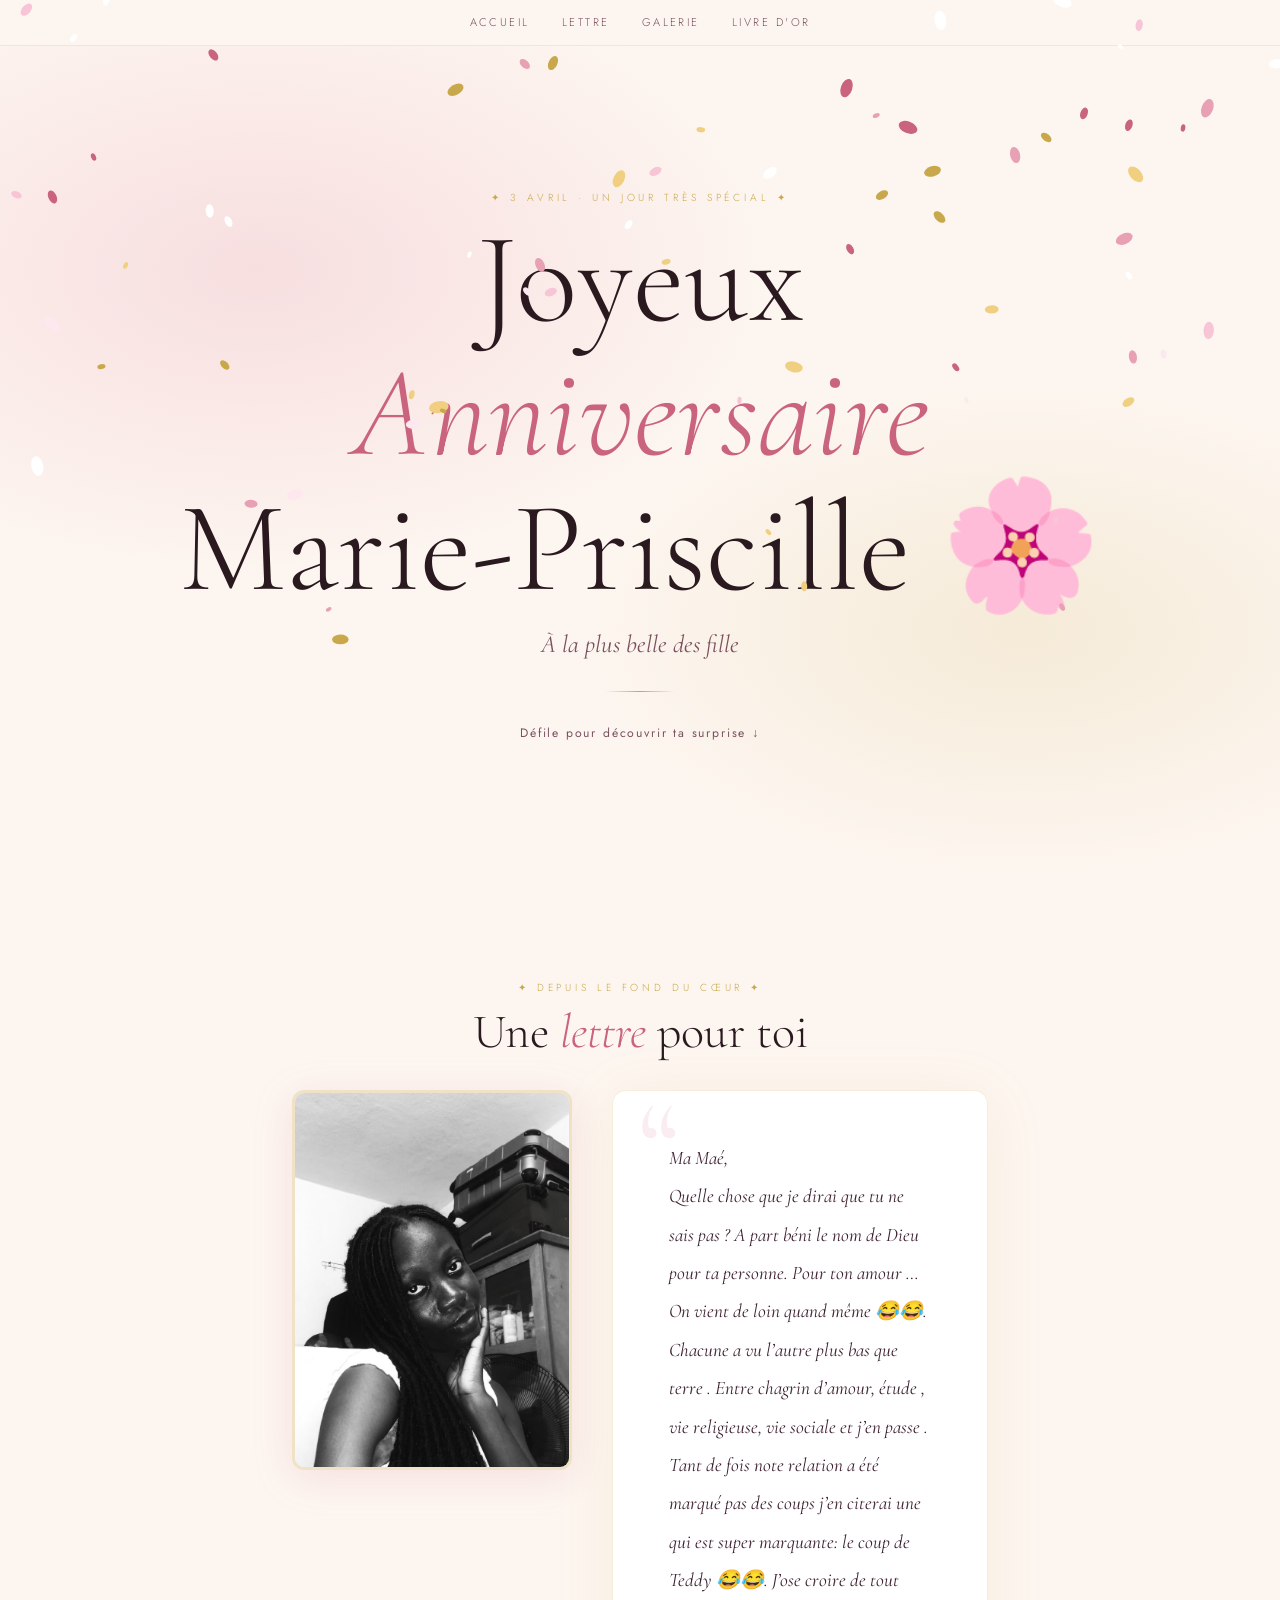
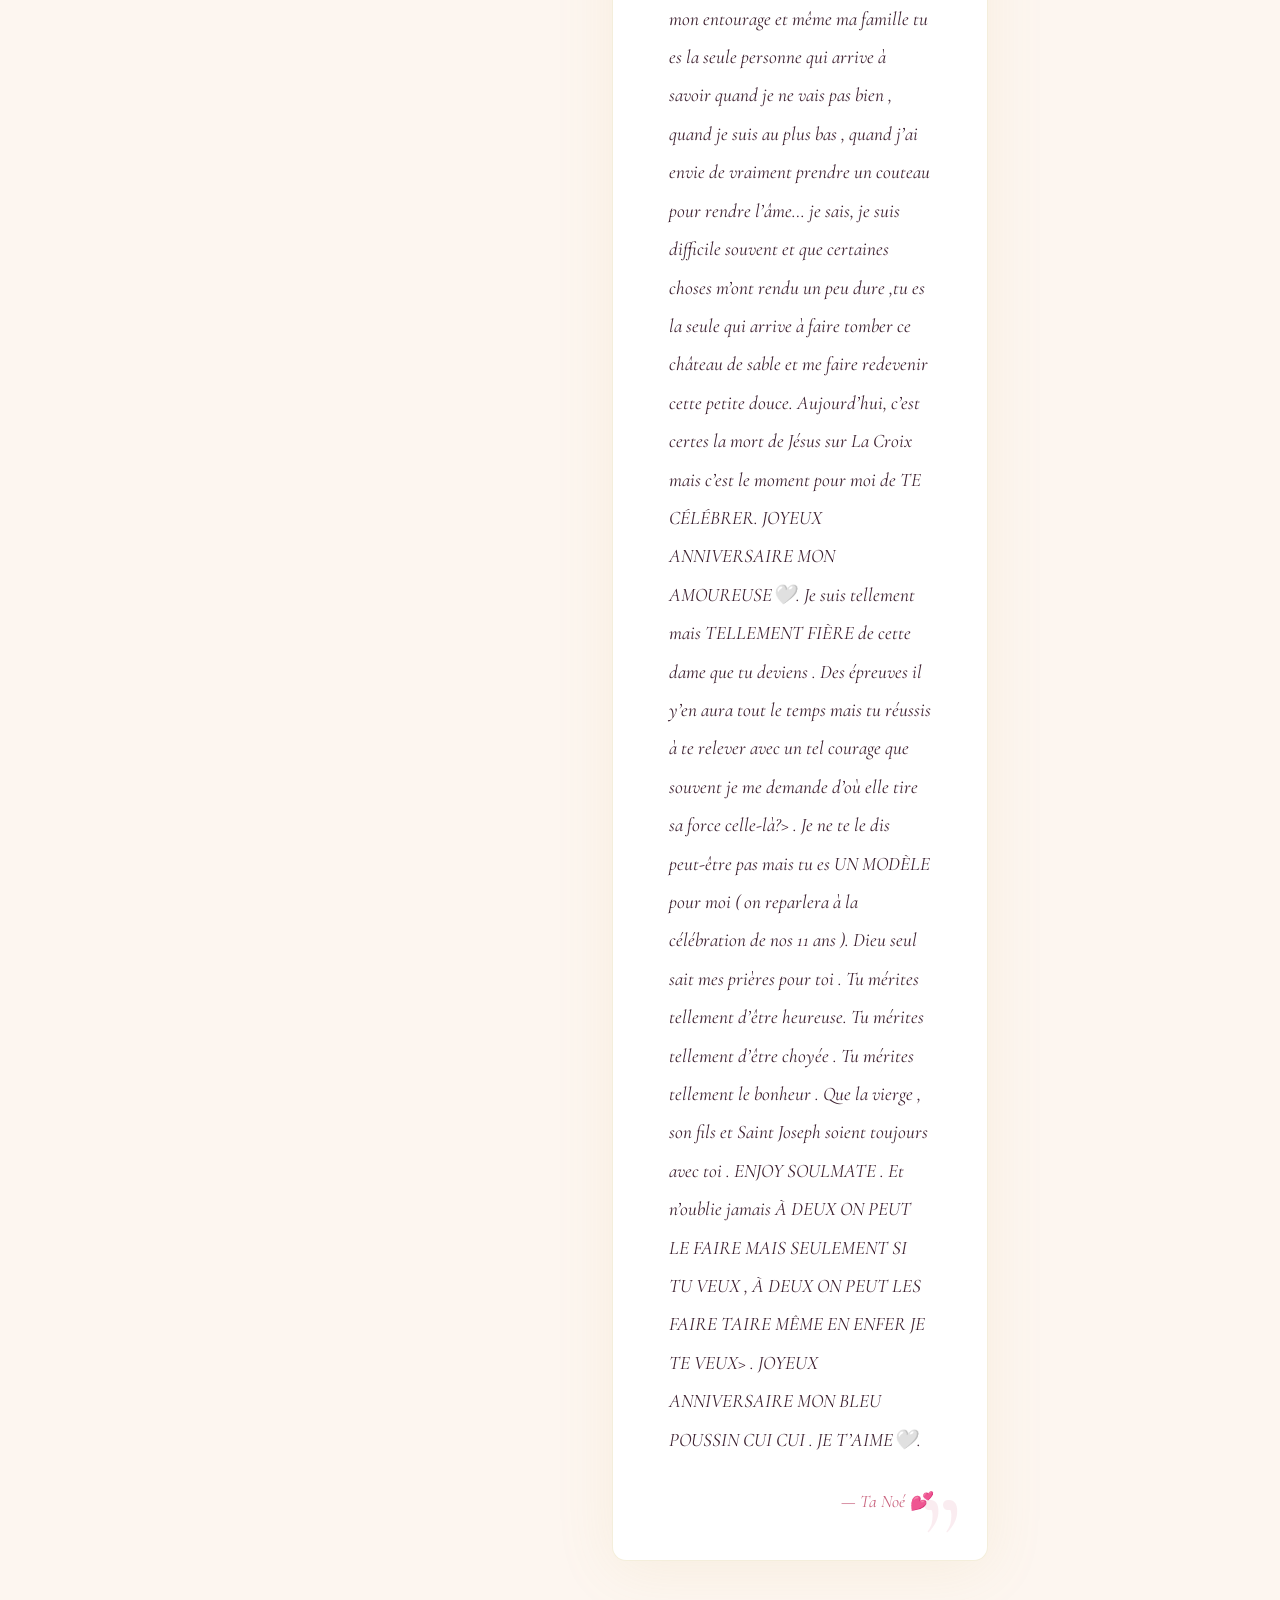
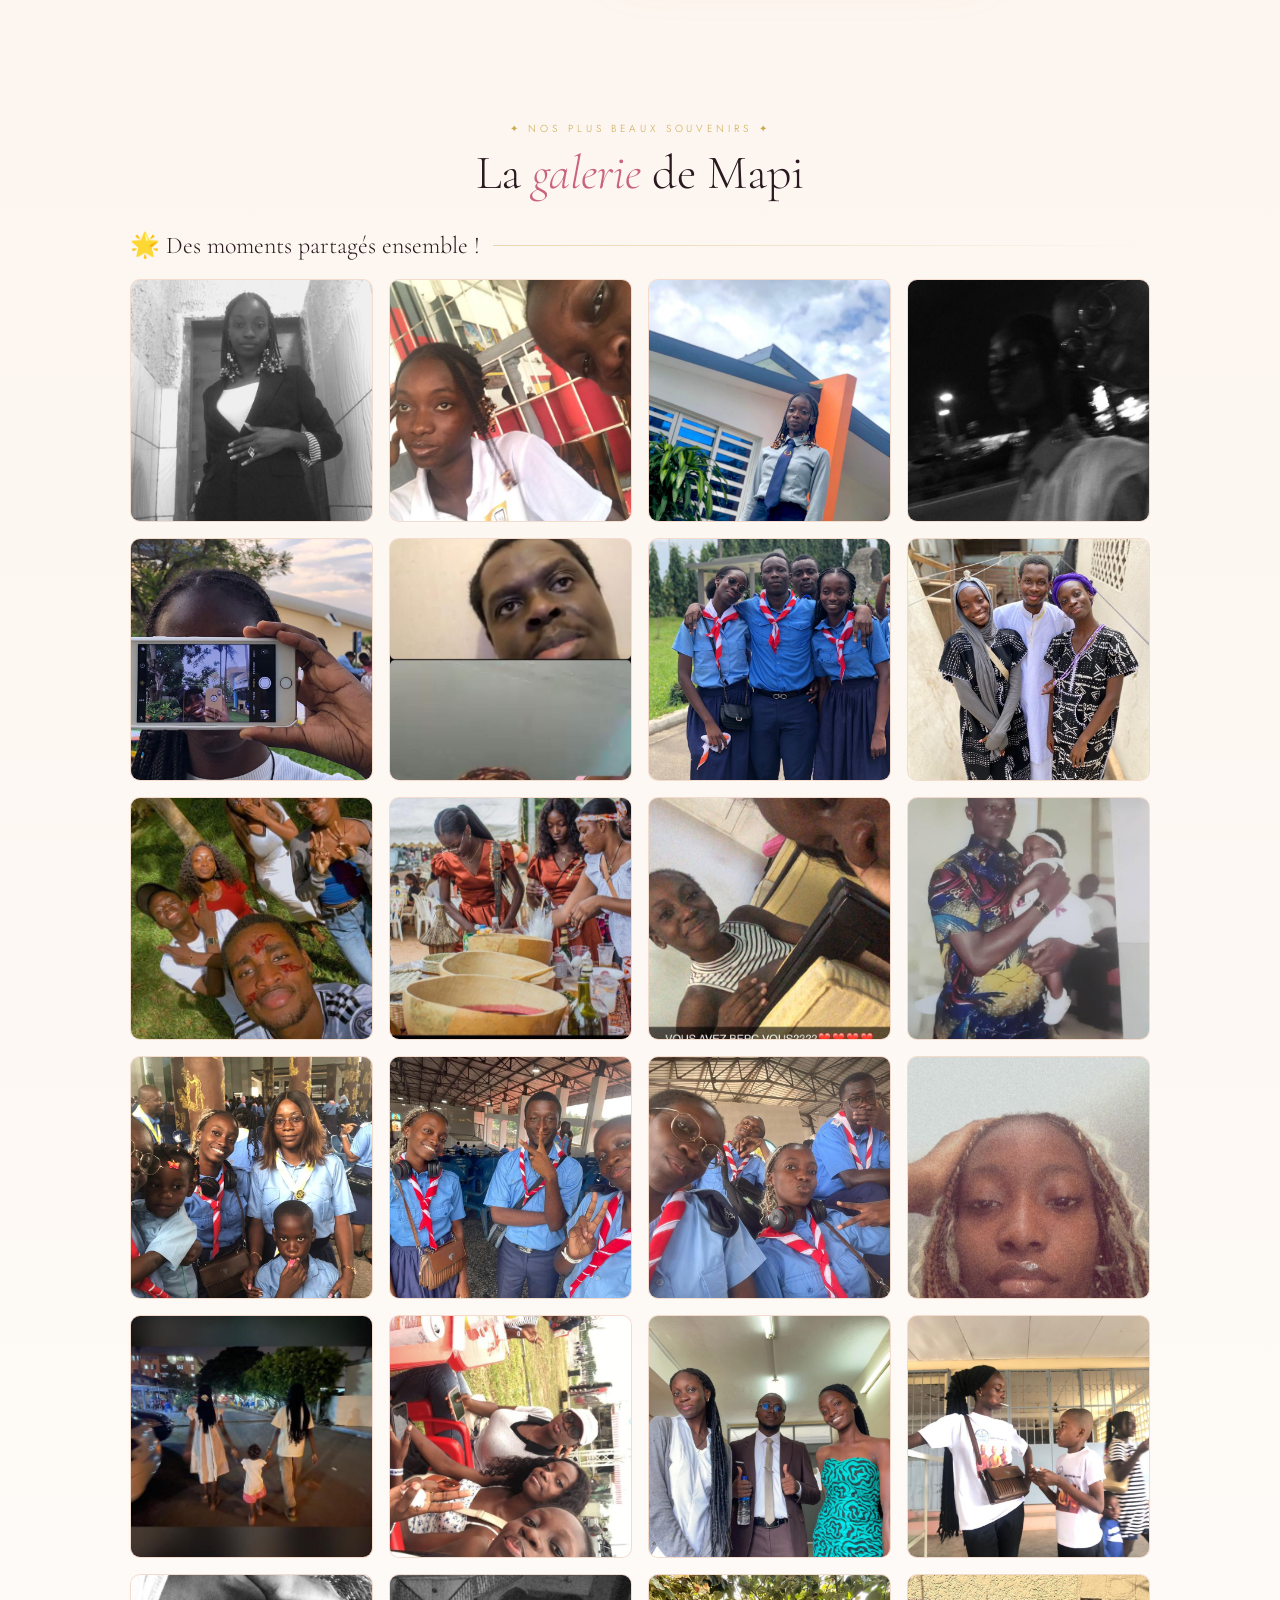
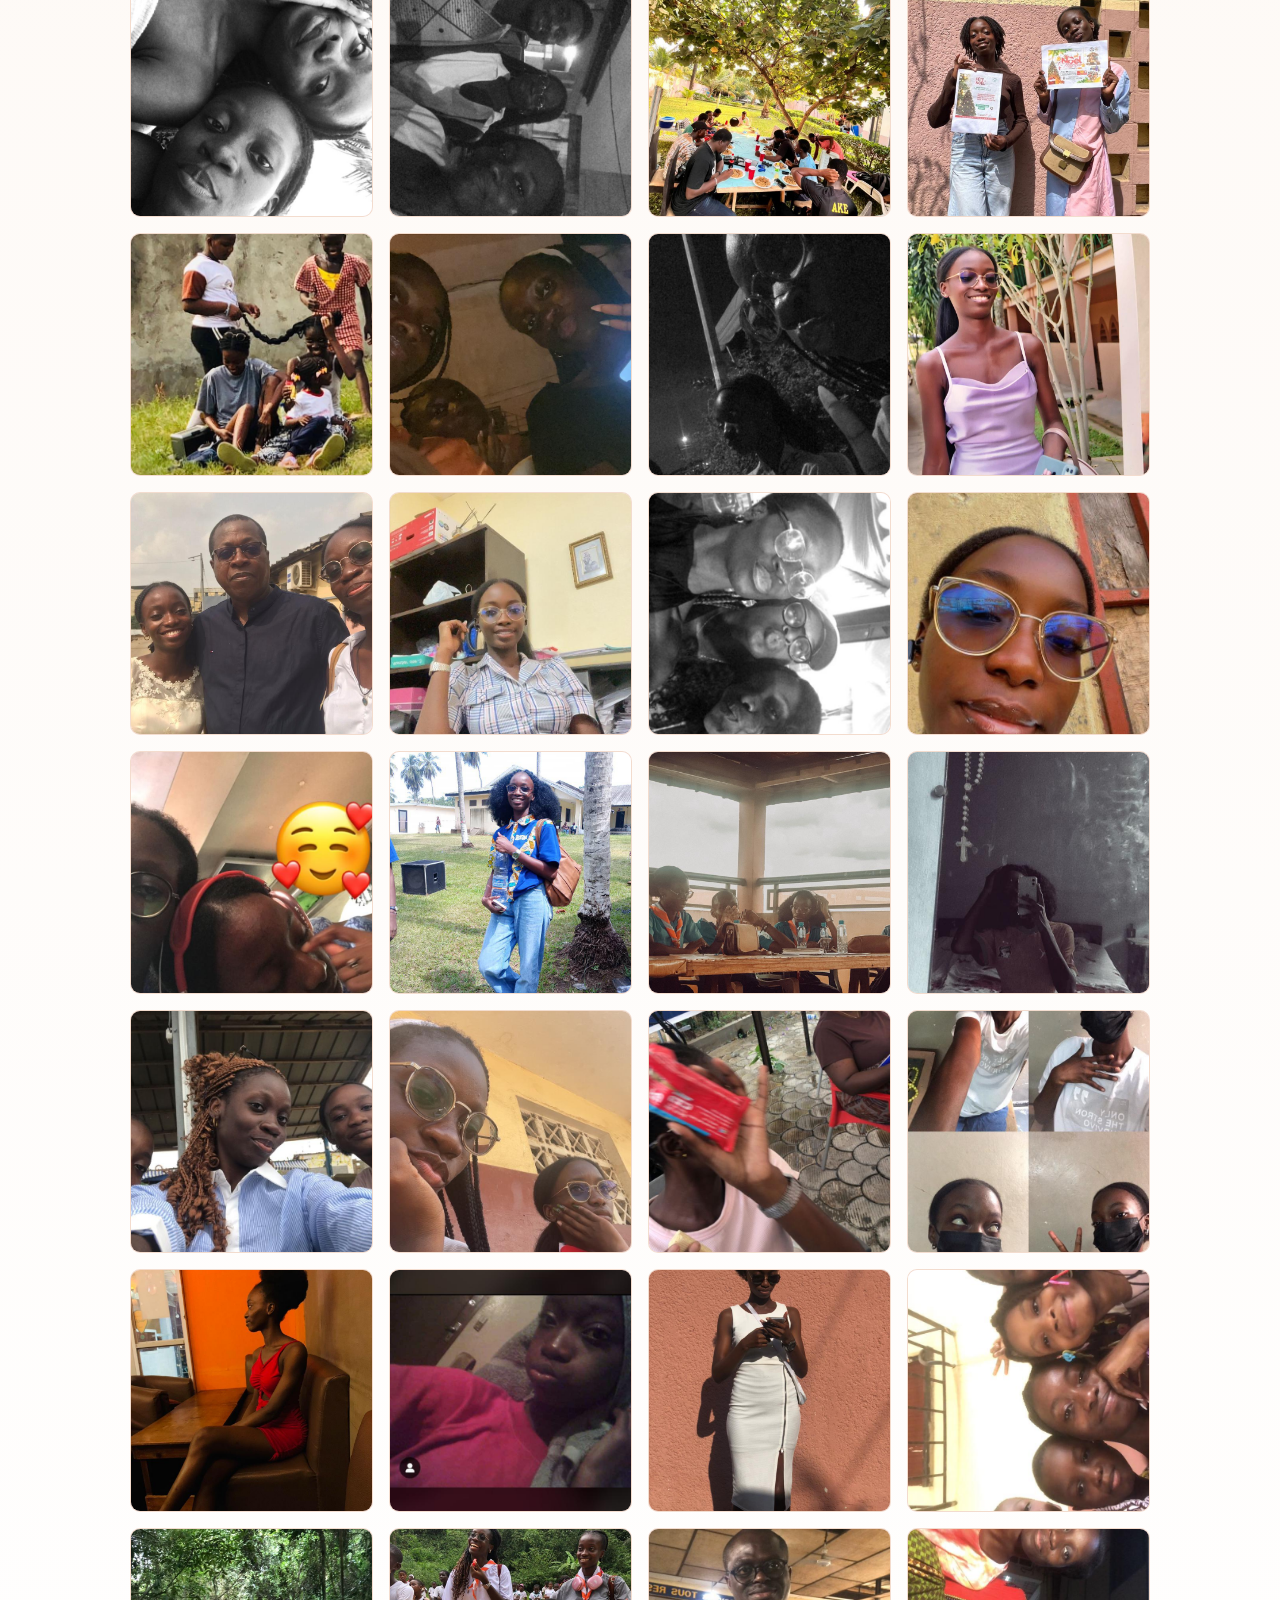
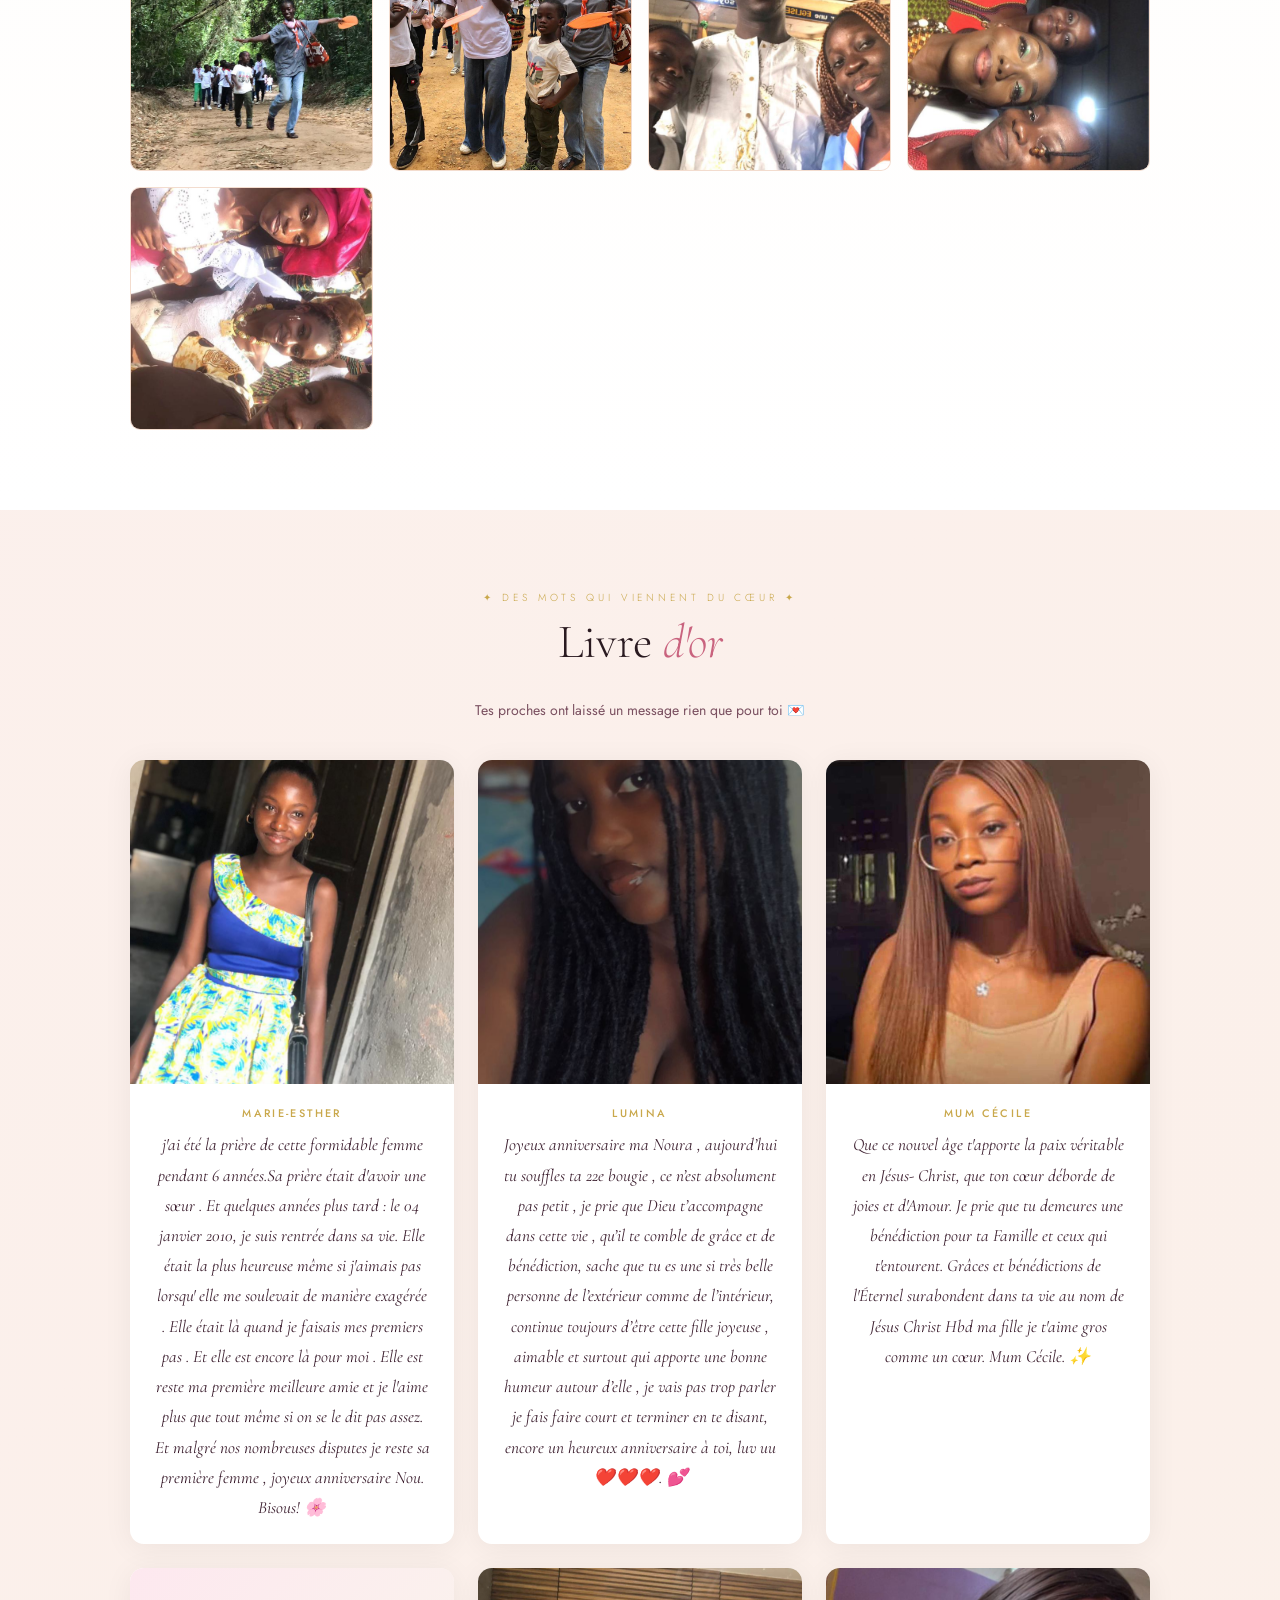
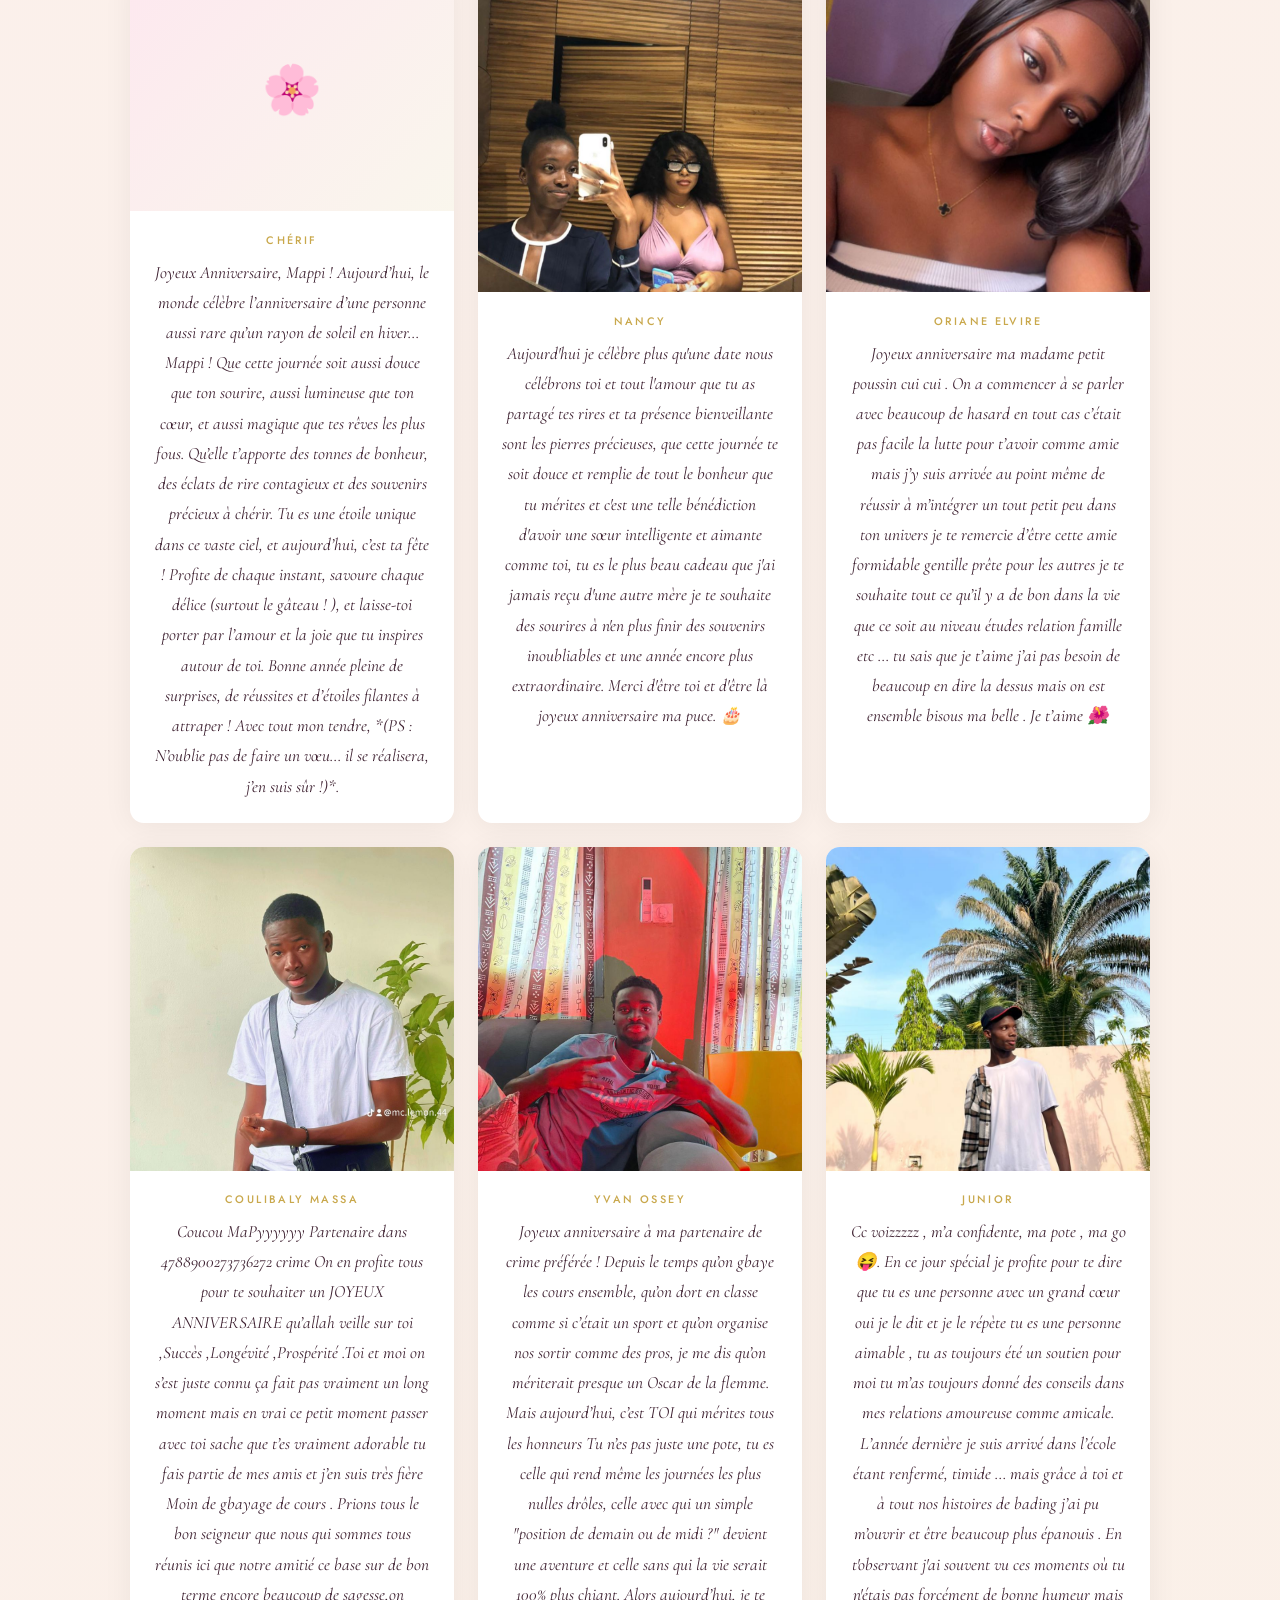
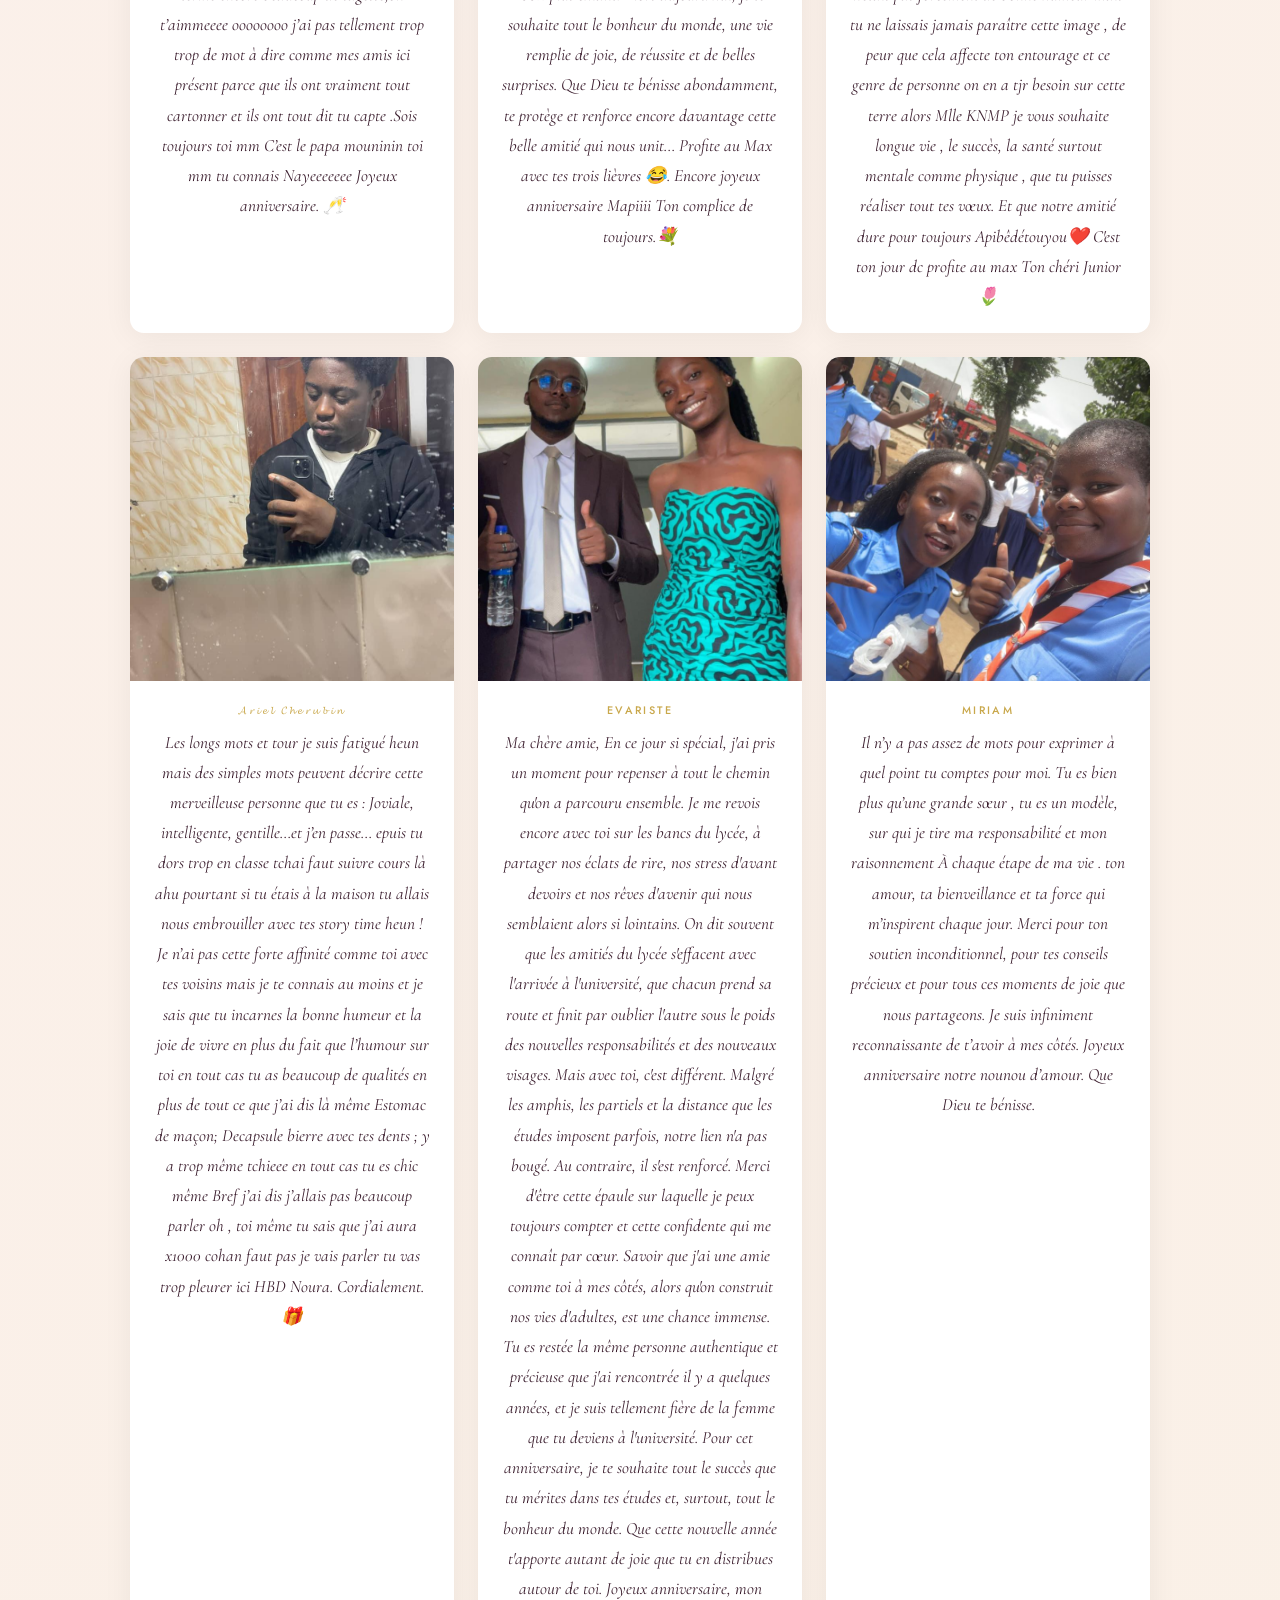
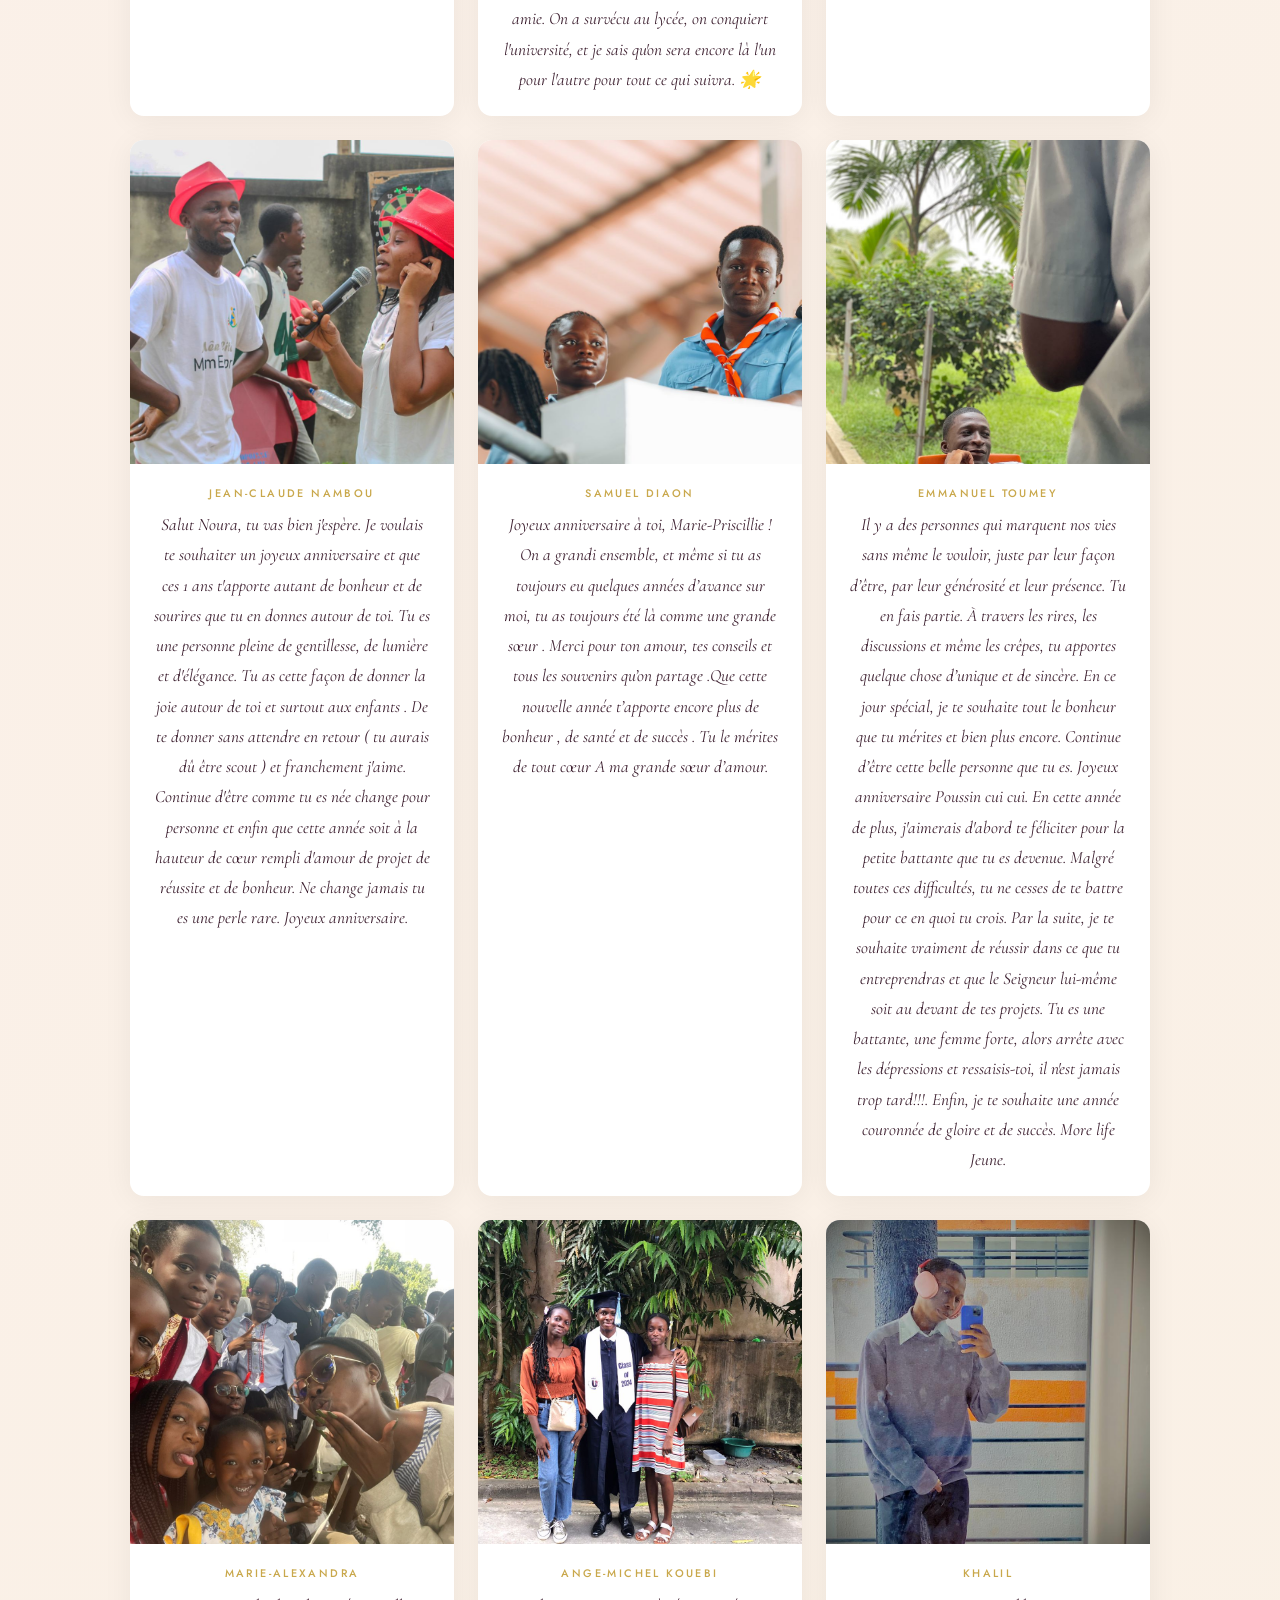
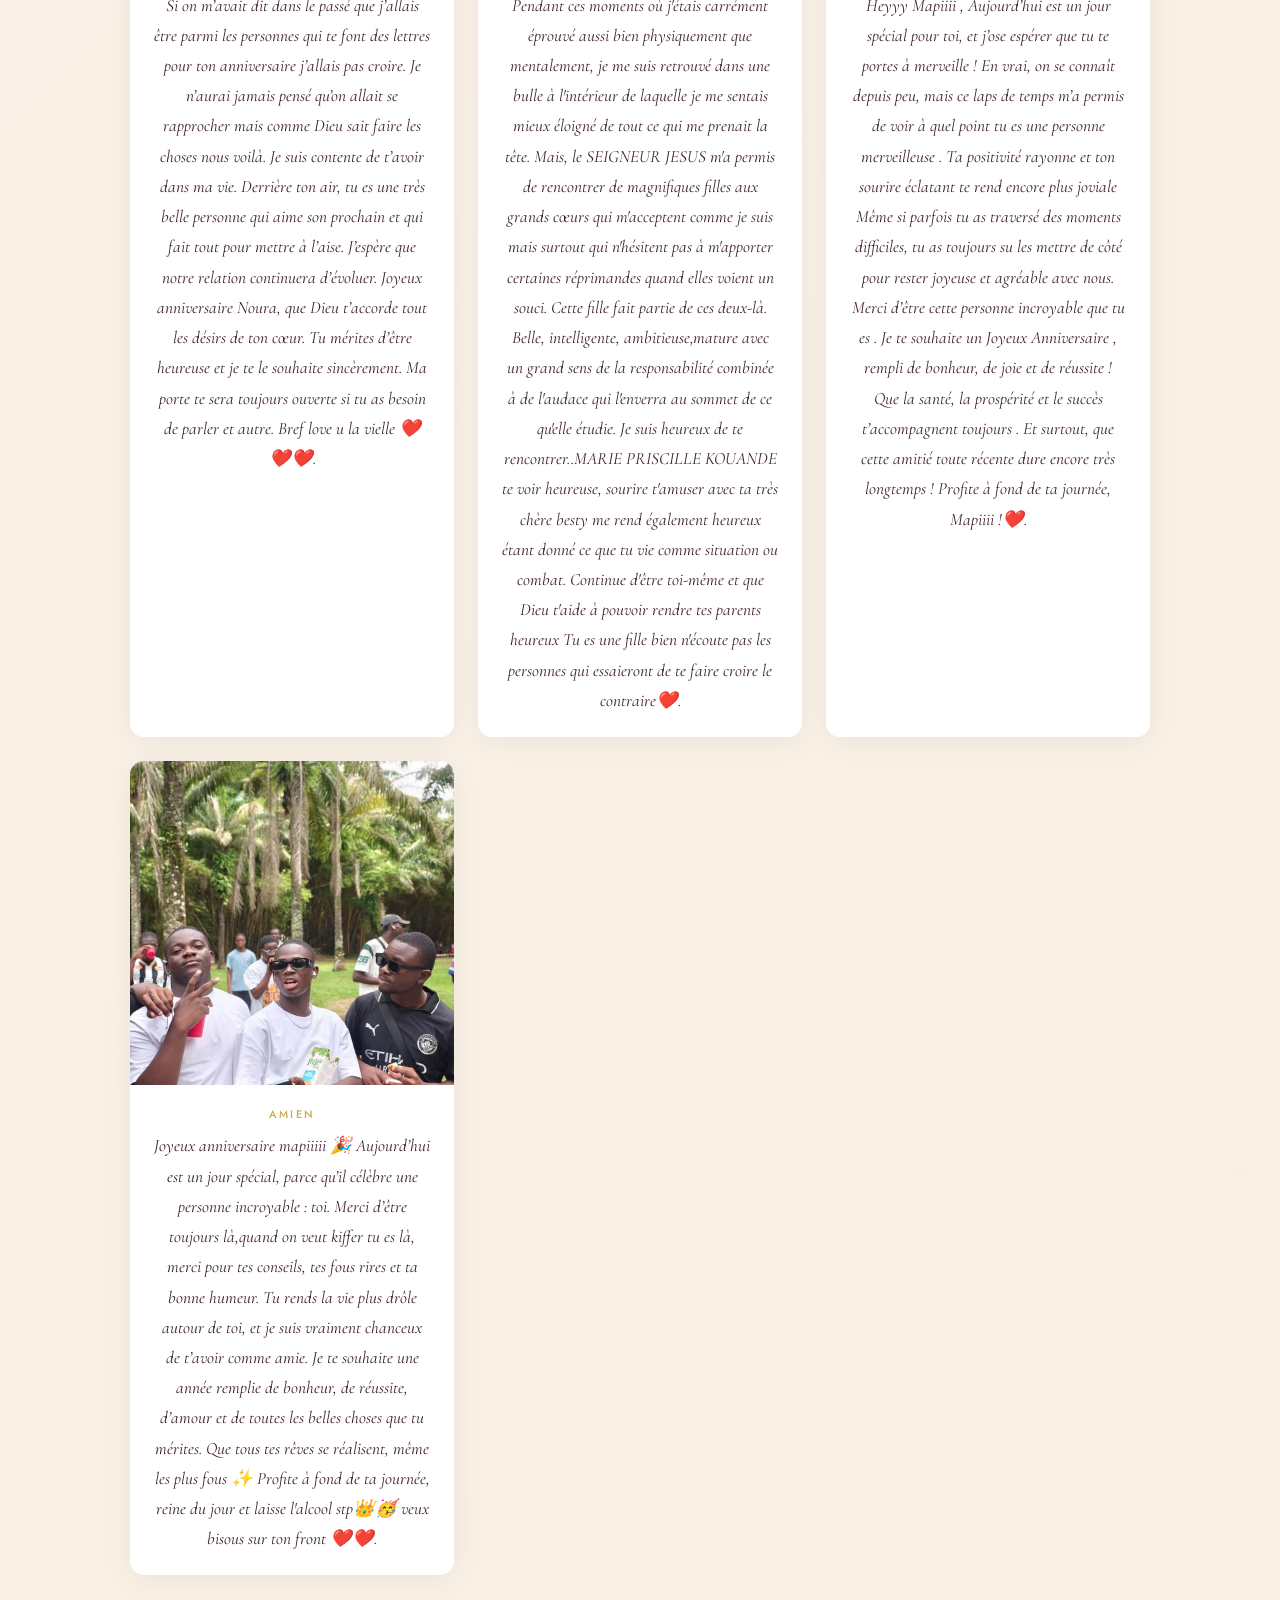
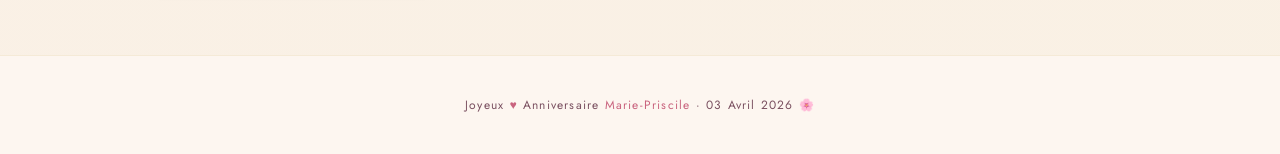
==== commit 4fdfedd9: "ajout d'un proche" ====
--- a/index.html
+++ b/index.html
@@ -92,7 +92,7 @@
     <div class="gallery-sections">
 
       <!-- ── SECTION 1 : Souvenirs & sorties ── -->
-      
+
       <div class="gallery-section reveal">
         <h3 class="gallery-section-title">🌟 Des moments partagés ensemble !</h3>
         <div class="gallery-grid" id="grid-sorties">
@@ -164,7 +164,7 @@
           <div class="gallery-item" onclick="openLB(this.querySelector('img').src)">
             <img src="images/photo17.jpeg" alt="Souvenir 17" loading="lazy">
           </div>
-          
+
           <div class="gallery-item" onclick="openLB(this.querySelector('img').src)">
             <img src="images/photo18.jpeg" alt="Souvenir 18" loading="lazy">
           </div>
@@ -301,8 +301,8 @@
       </div>
 
       <!-- SECTION 2 : Moments fous -->
-      
-      
+
+
 
     </div>
   </section>
@@ -654,7 +654,27 @@
       </div>
 
 
-      
+      <div class="gb-card">
+        <img class="gb-photo" src="images/amien.jpeg" alt="Proche 17">
+        <div class="gb-body">
+          <div class="gb-name">Amien</div>
+          <div class="gb-msg">Joyeux anniversaire mapiiiii 🎉
+            Aujourd’hui est un jour spécial, parce qu’il célèbre une personne incroyable : toi. Merci d’être toujours
+            là,quand on veut kiffer tu es là, merci pour tes conseils, tes fous rires et ta bonne humeur. Tu rends la
+            vie plus drôle autour de toi, et je suis vraiment chanceux de t’avoir comme amie.
+
+            Je te souhaite une année remplie de bonheur, de réussite, d’amour et de toutes les belles choses que tu
+            mérites. Que tous tes rêves se réalisent, même les plus fous ✨
+
+            Profite à fond de ta journée, reine du jour et laisse l'alcool stp👑🥳
+
+            veux bisous sur ton front ❤️❤️.
+          </div>
+        </div>
+      </div>
+
+
+
 
 
 
